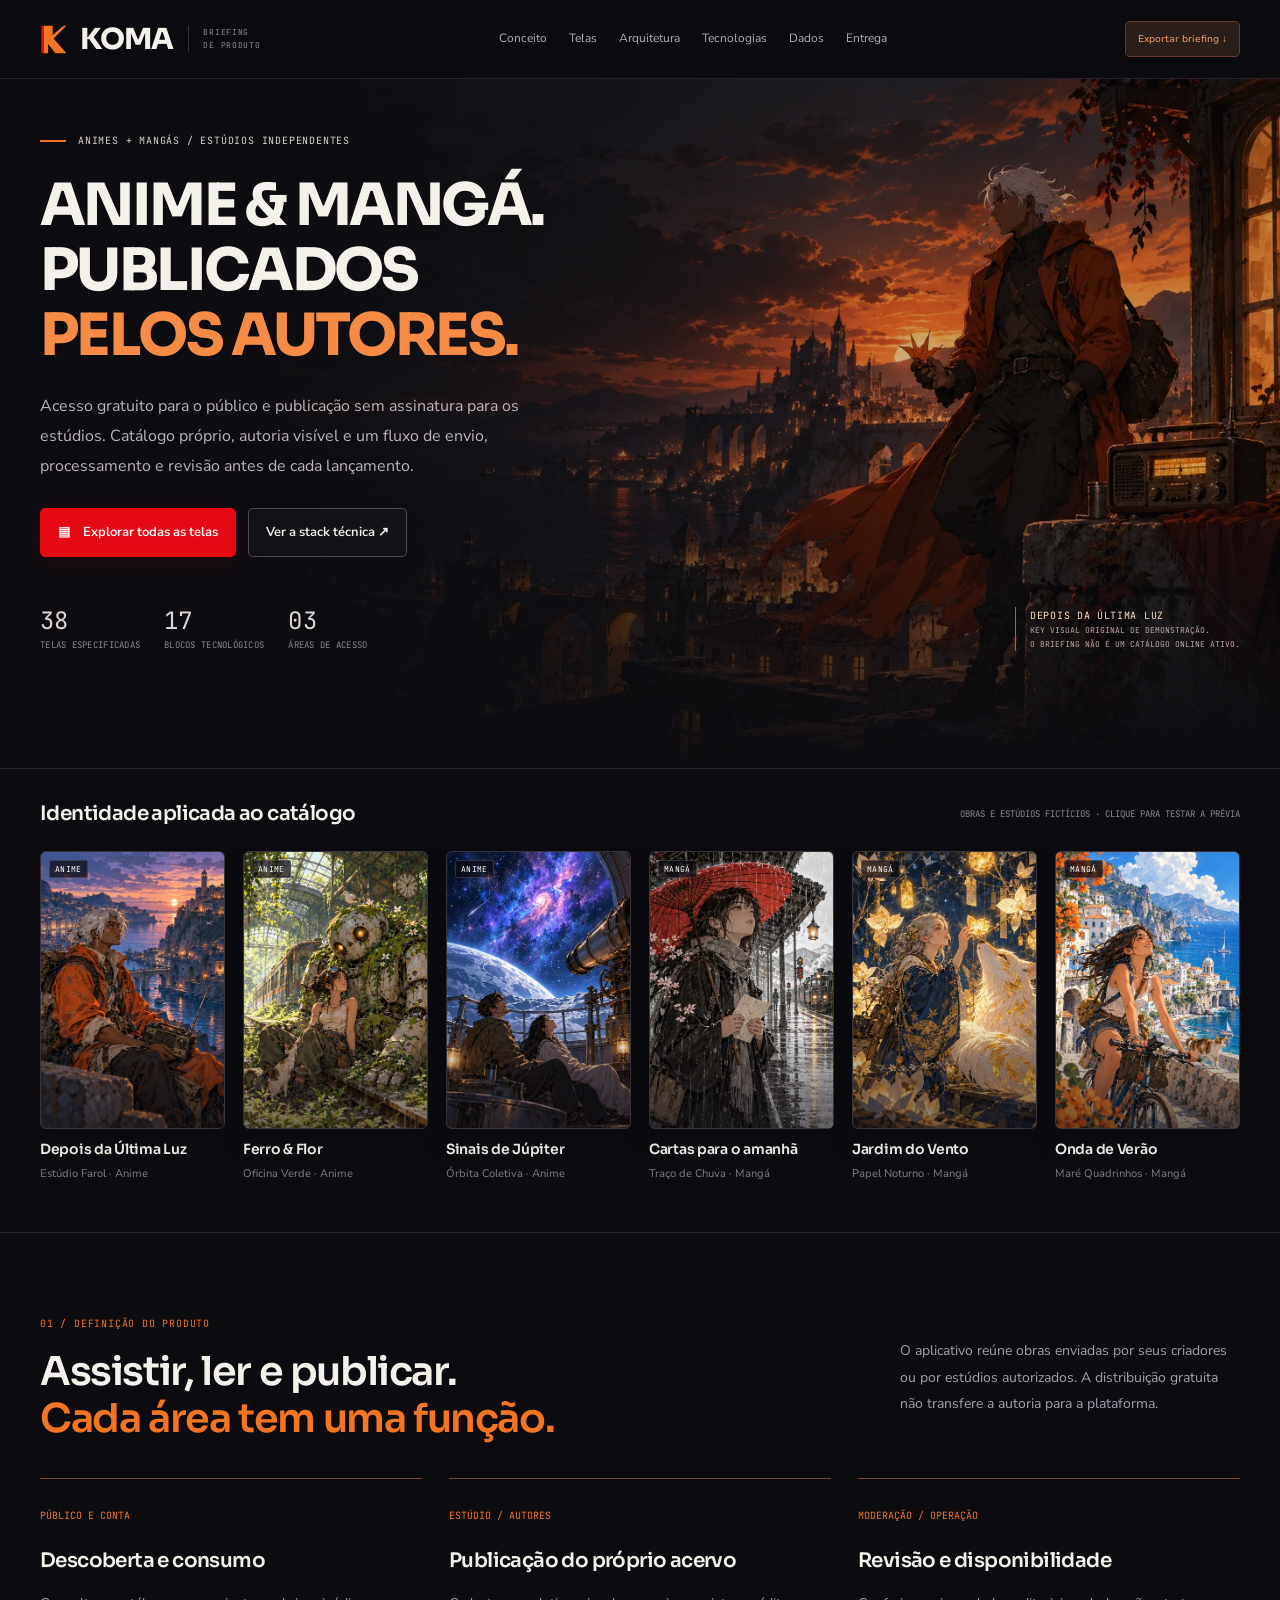
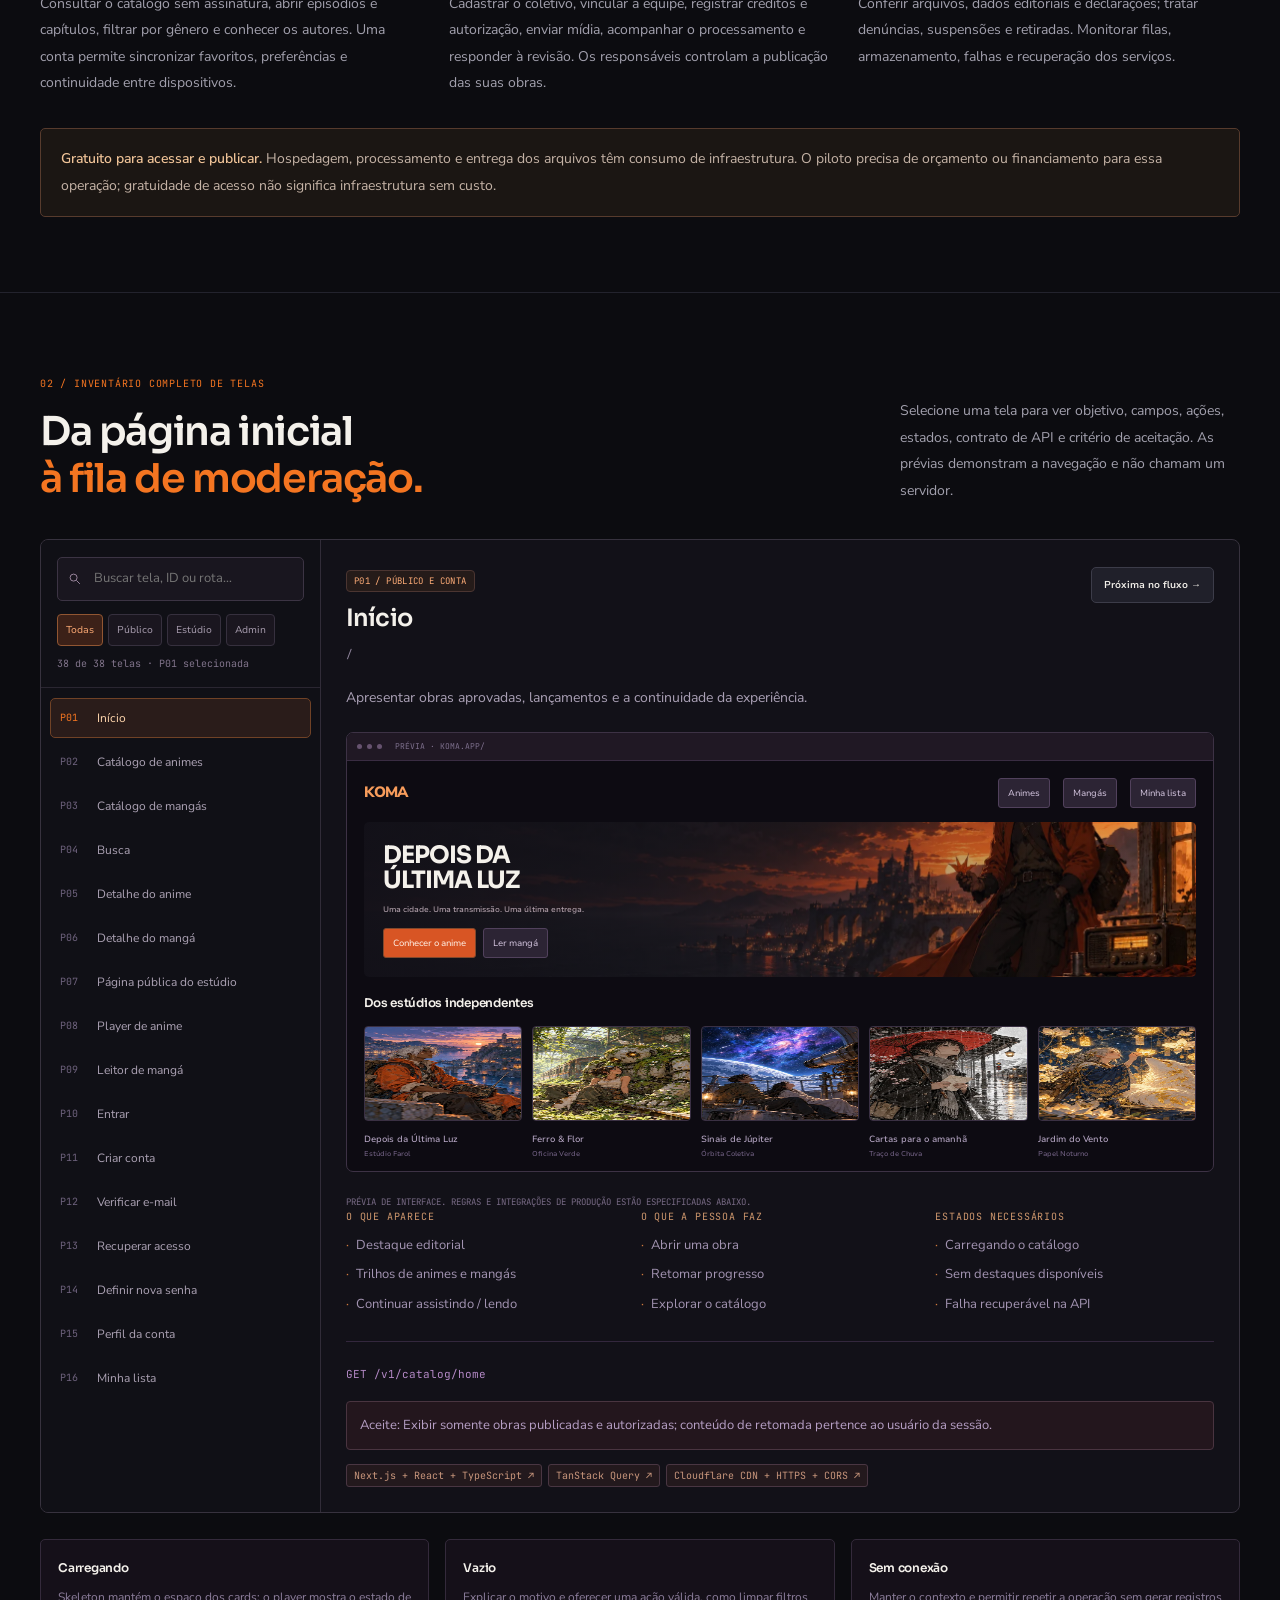
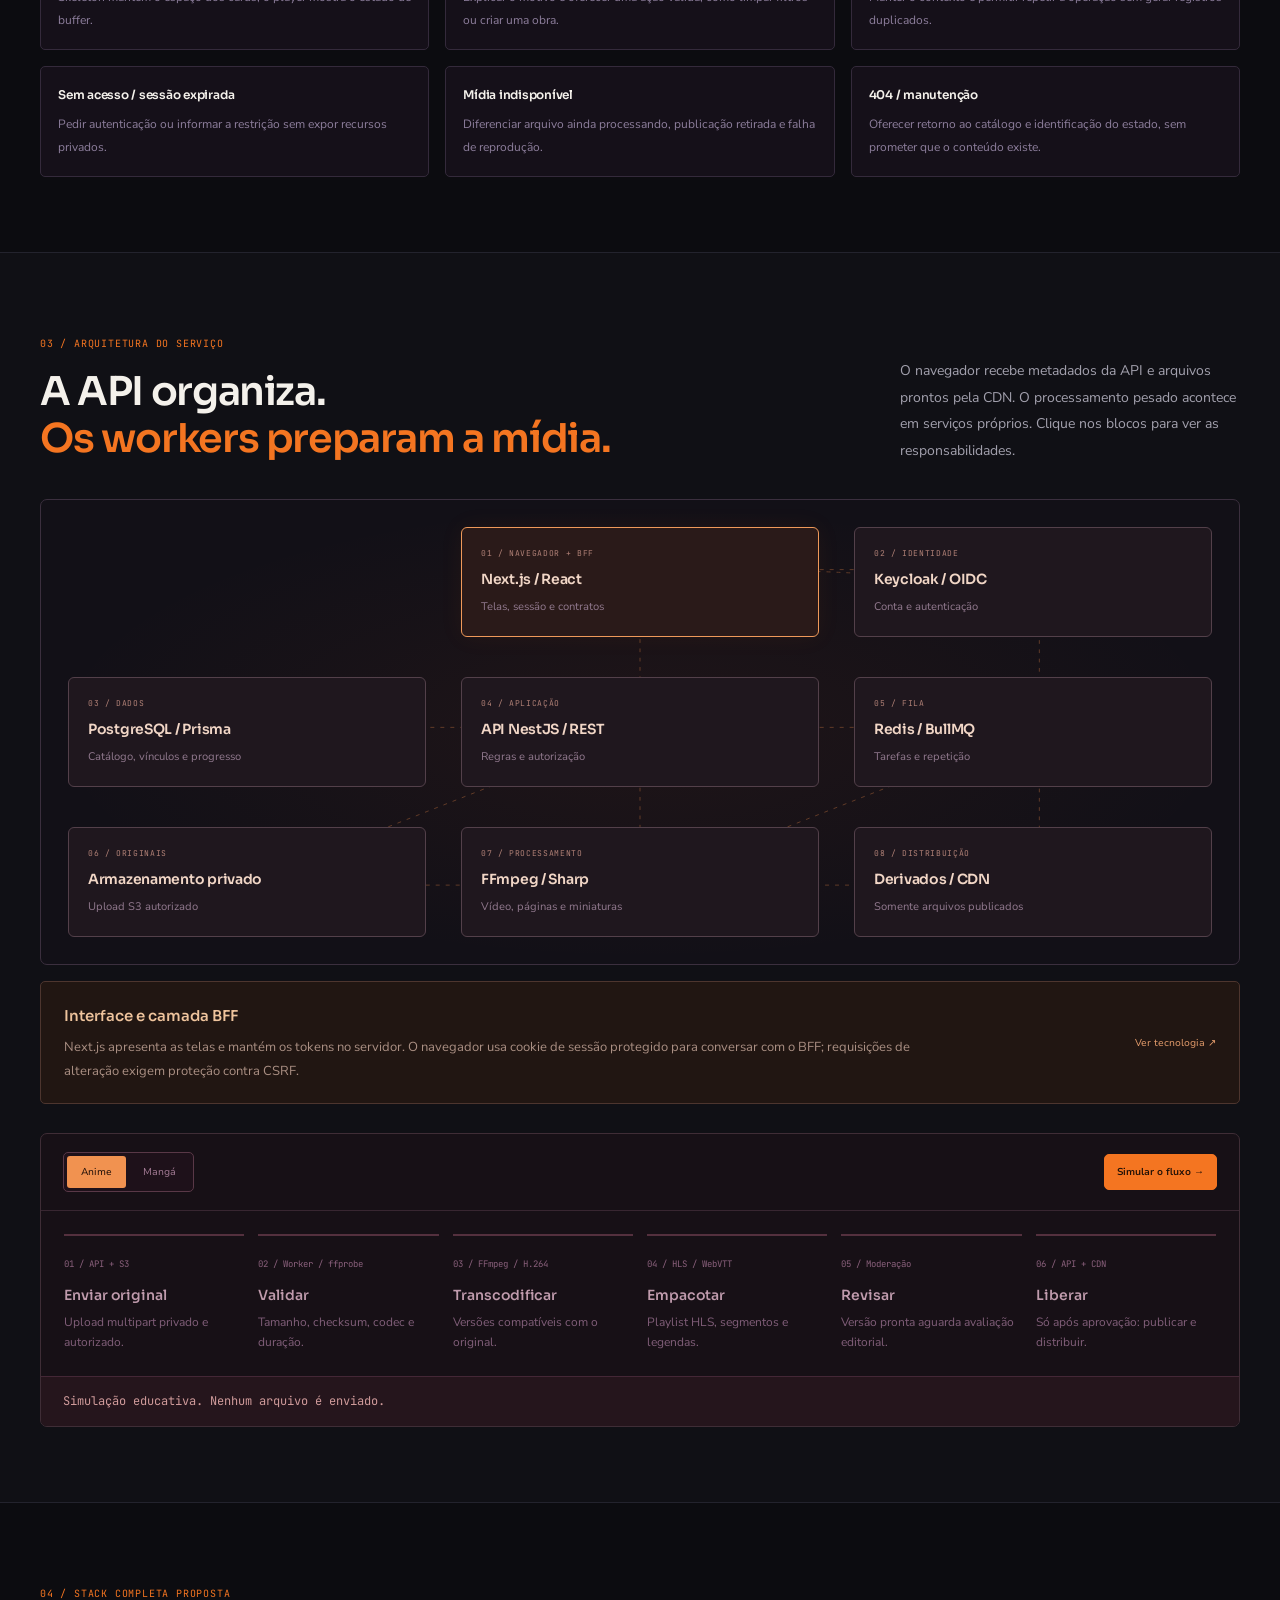
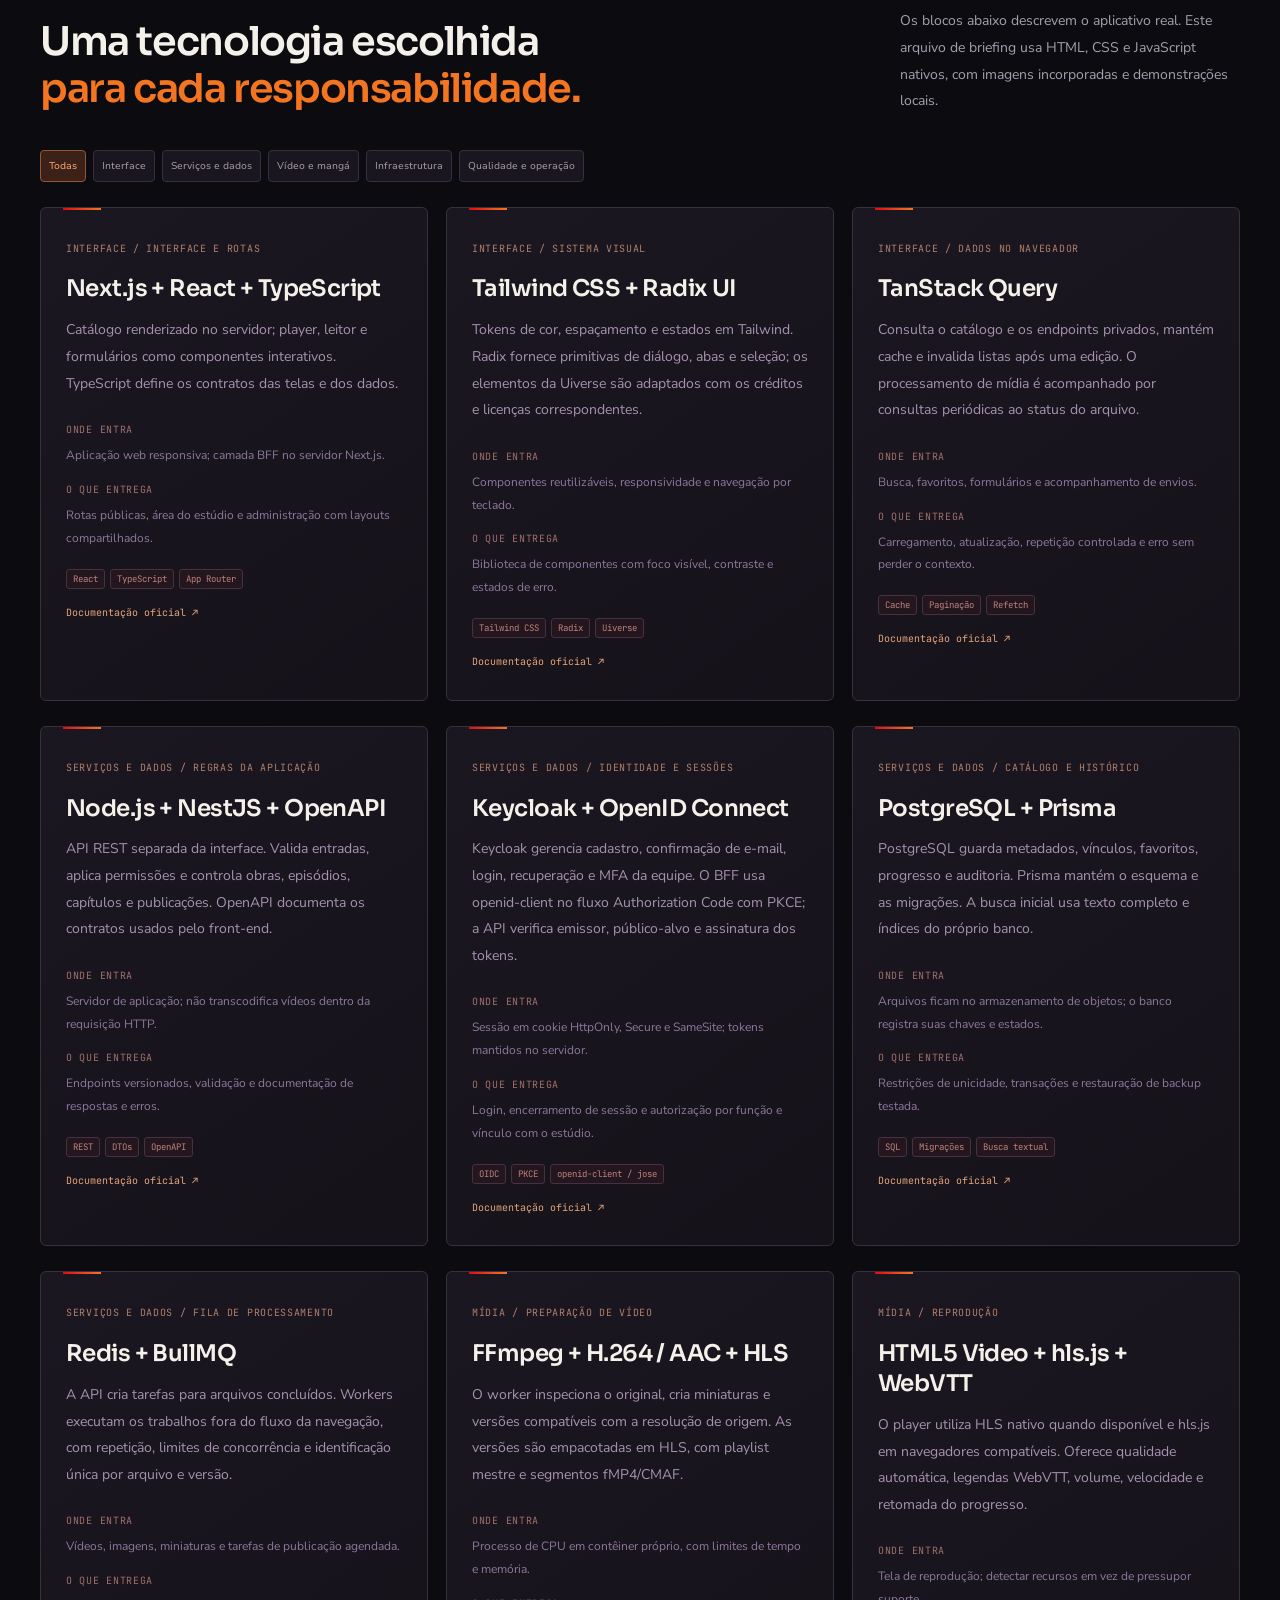
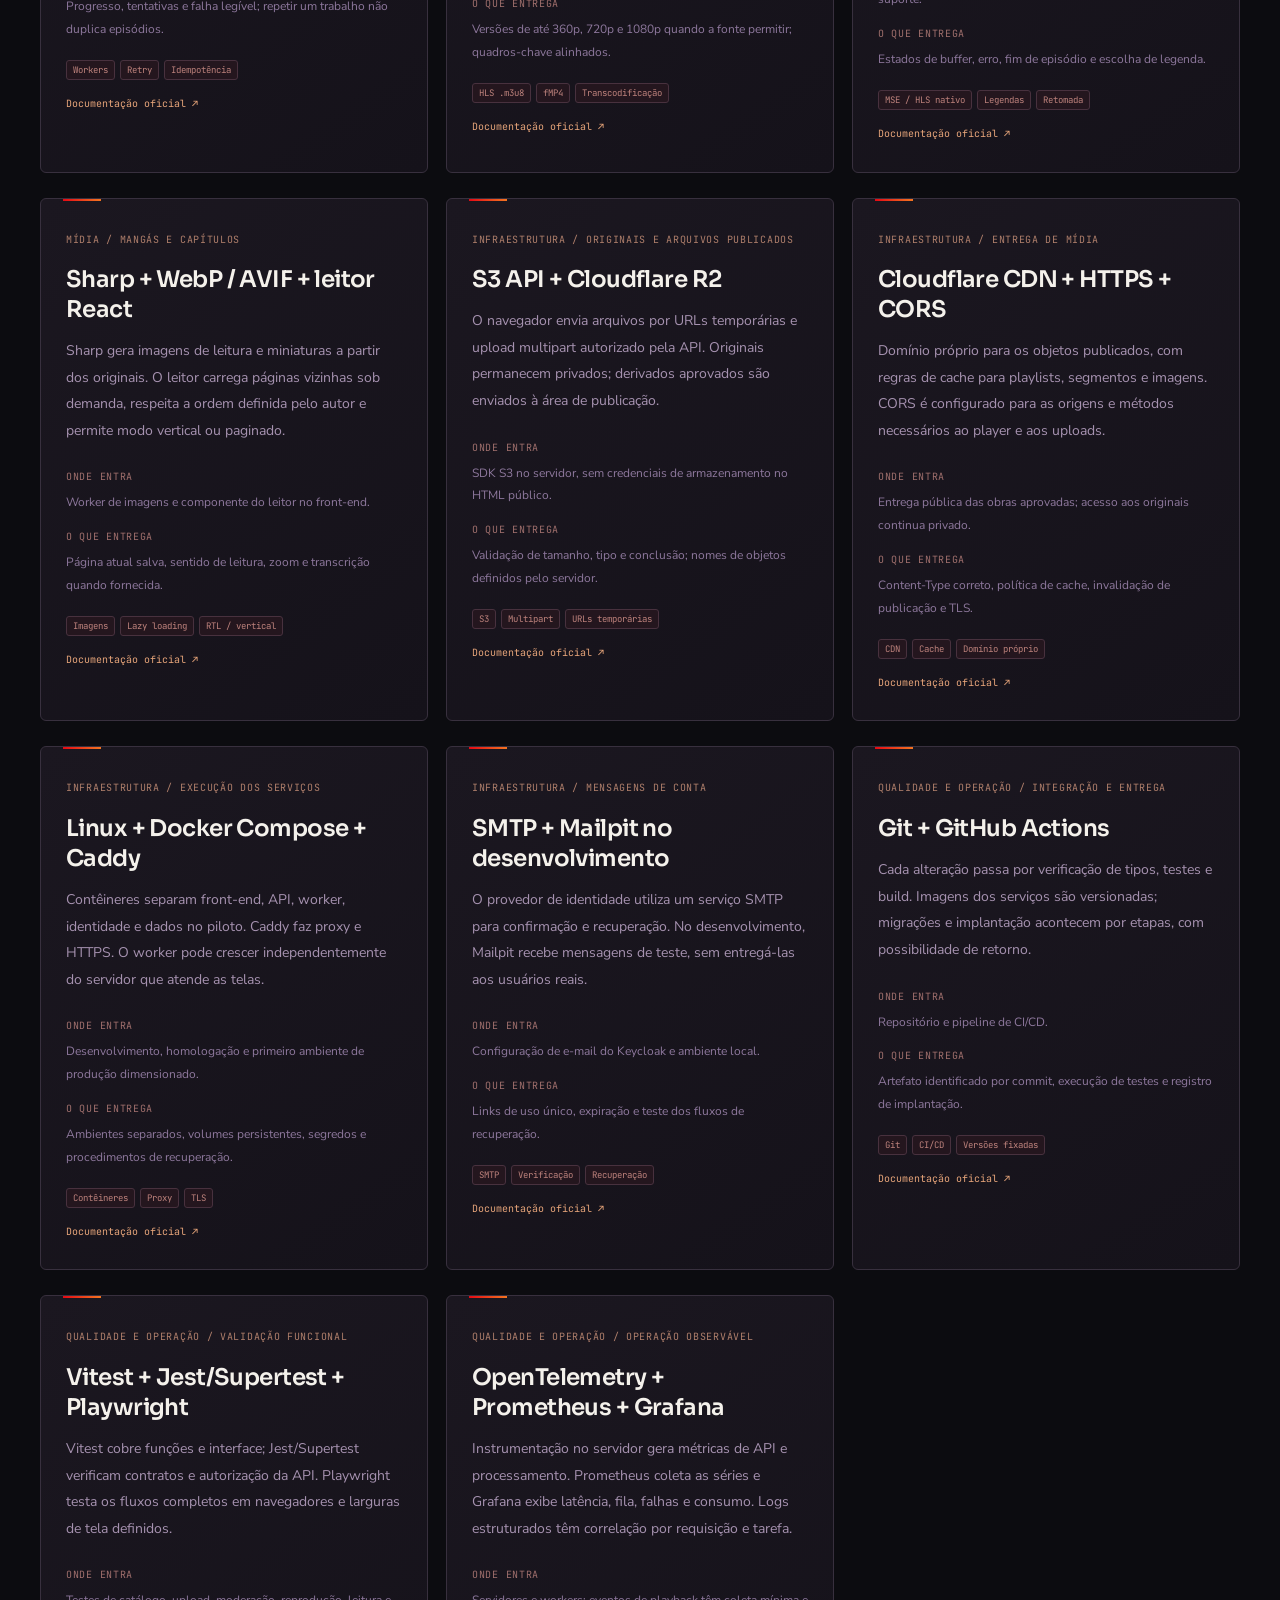
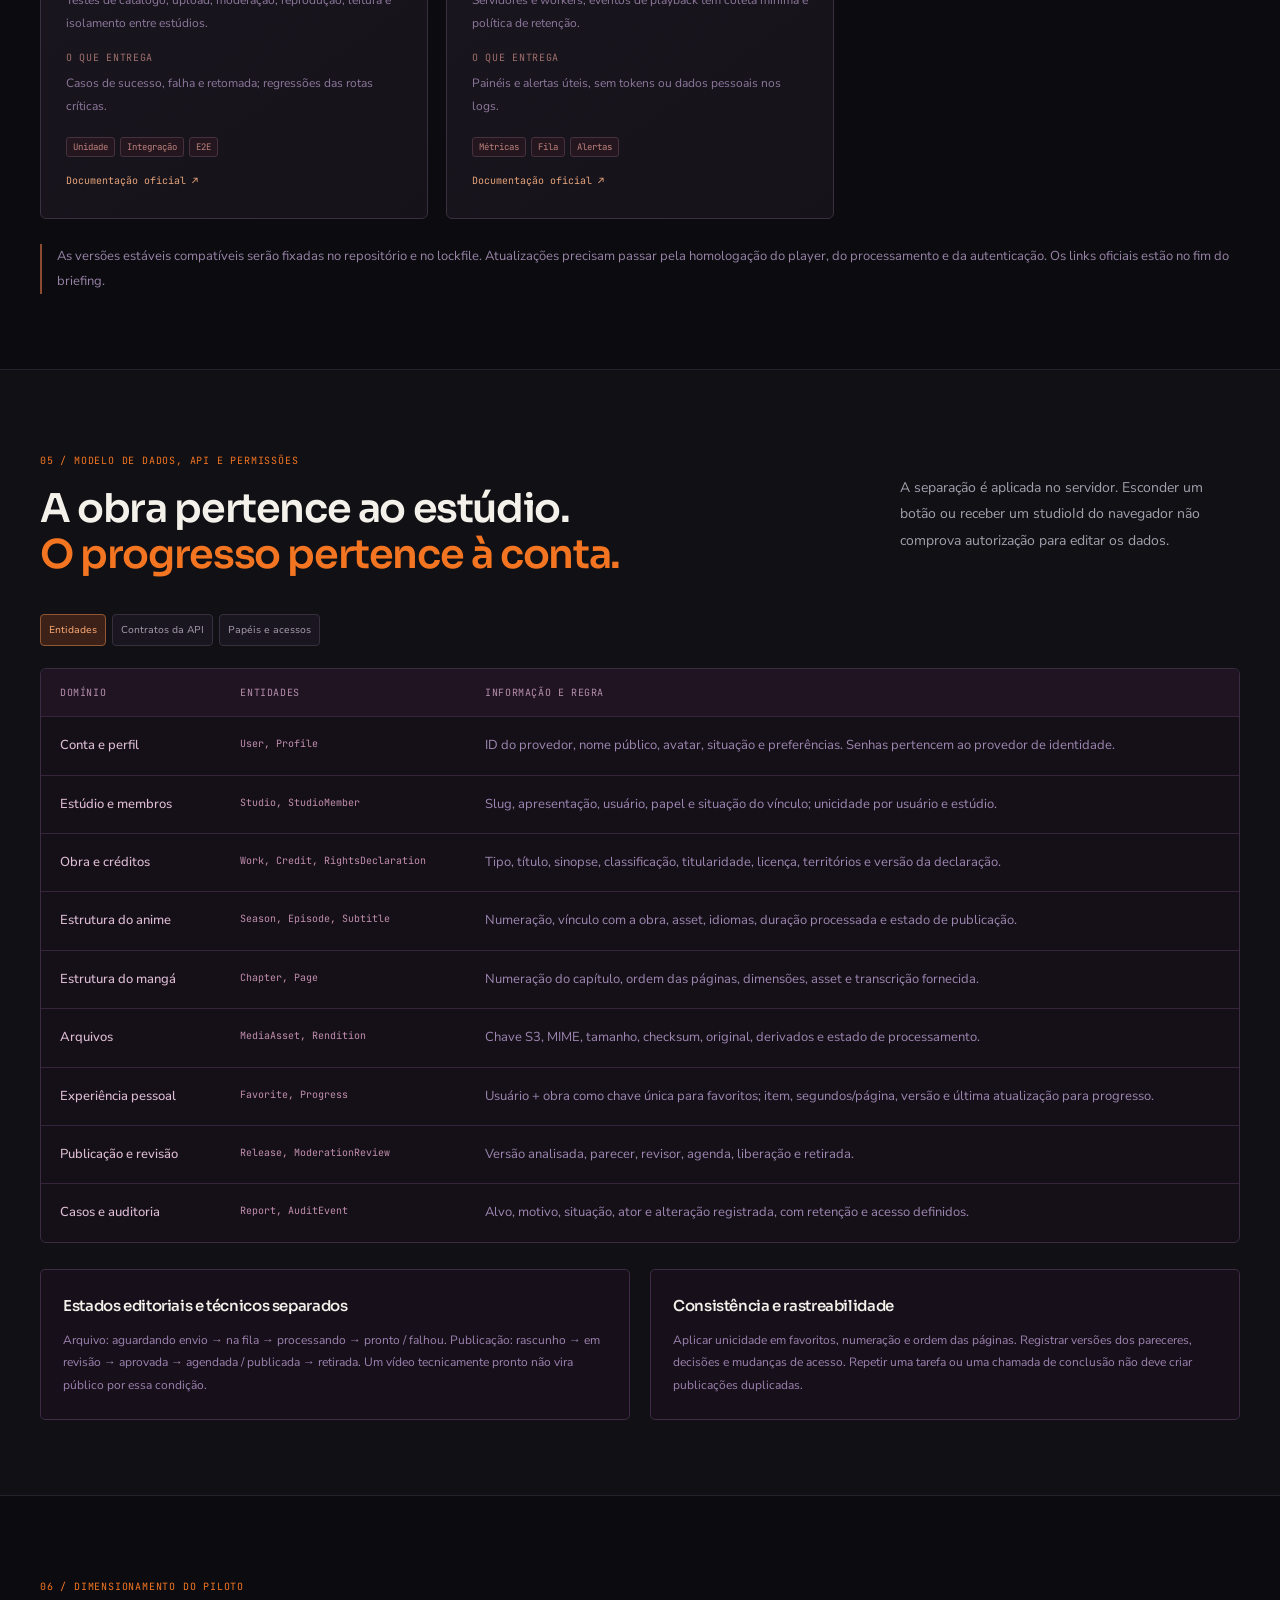
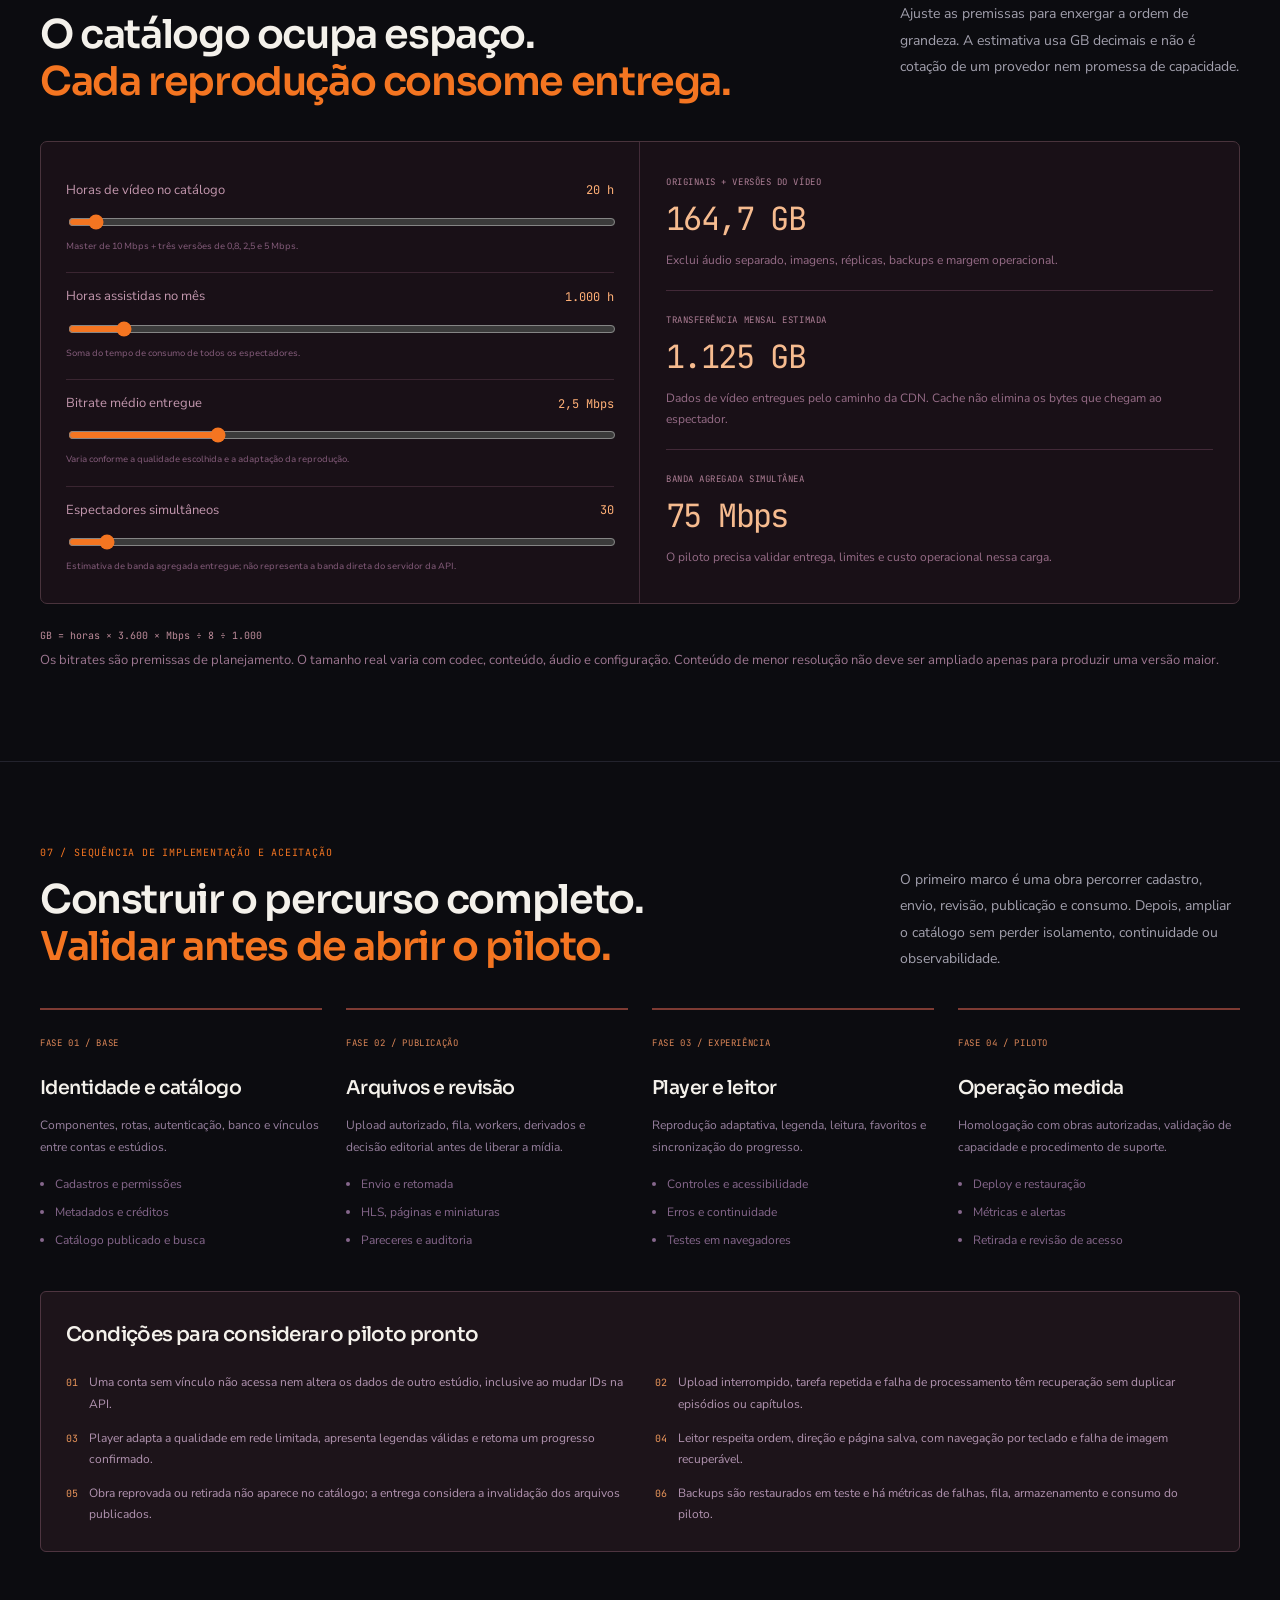
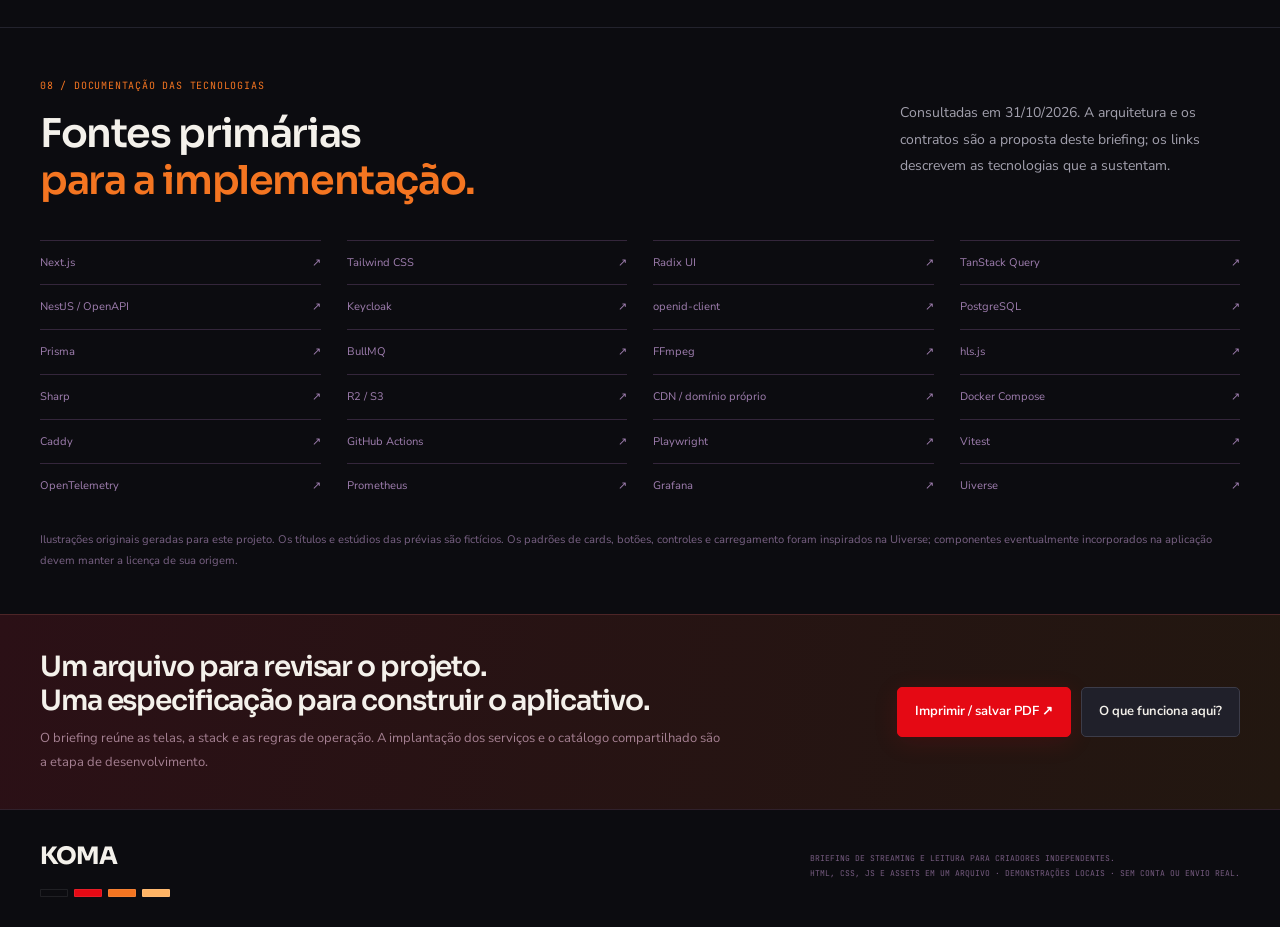
==== index.html @ cb165a57 "feat: publica briefing com tipografia própria, fontes offline e documentação" ====
<!doctype html><html lang="pt-BR"><head><meta charset="utf-8"><meta name="viewport" content="width=device-width,initial-scale=1"><meta name="theme-color" content="#0c0c10"><meta name="description" content="KOMA: briefing completo de uma plataforma gratuita de animes e mangás independentes. Arquitetura, tecnologias, telas, dados, permissões e protótipos navegáveis."><title>KOMA — Briefing de streaming independente</title>
<style>
:root{--bg:#0c0c10;--panel:#14141b;--panel2:#1b1b24;--line:#2b2b35;--text:#f4f1eb;--muted:#a2a0ad;--subtle:#72717f;--red:#e50914;--orange:#f47521;--gold:#ffb465;--mono:ui-monospace,SFMono-Regular,Consolas,monospace;--sans:Inter,"Segoe UI",Arial,sans-serif;--hero:none;--atlas:none}*{box-sizing:border-box}html{scroll-behavior:smooth;scroll-padding-top:95px}body{margin:0;background:var(--bg);color:var(--text);font-family:var(--sans);line-height:1.65;-webkit-font-smoothing:antialiased}button,input,select{font:inherit}button{cursor:pointer}button:disabled{opacity:.4;cursor:not-allowed}a{color:inherit;text-decoration:none}a:hover{color:var(--gold)}input,select{color:var(--text)}button,a,input,select,summary{-webkit-tap-highlight-color:transparent}a:focus-visible,button:focus-visible,input:focus-visible,select:focus-visible,summary:focus-visible{outline:2px solid var(--orange);outline-offset:4px}::selection{background:#c84126;color:white}.container{width:min(1240px,calc(100% - 80px));margin:auto}.eyebrow,.mono{font-family:var(--mono)}.eyebrow{font-size:10px;letter-spacing:.14em;text-transform:uppercase;color:var(--orange)}.muted{color:var(--muted)}.small{font-size:12px}.tag{display:inline-flex;align-items:center;gap:6px;font:9px var(--mono);letter-spacing:.04em;text-transform:uppercase;border:1px solid #4b3531;border-radius:4px;background:#251b19;color:#ffad78;padding:4px 7px}.tag.gray{border-color:#373744;background:#21212b;color:#b6b4c5}.tag.green{border-color:#2f5145;background:#172d25;color:#8fd1b3}.btn{display:inline-flex;align-items:center;justify-content:center;gap:13px;border-radius:5px;padding:12px 19px;font-size:12px;font-weight:650;border:1px solid #3c3c49;background:#20202a;color:var(--text);transition:background .2s,transform .2s}.btn:hover{background:#2c2c37;transform:translateY(-2px);color:var(--text)}.btn.red{background:var(--red);border-color:var(--red);color:#fff;box-shadow:0 5px 25px #e5091420}.btn.red:hover{background:#f21d26}.btn.orange{background:var(--orange);border-color:var(--orange);color:#1f1007}.btn.orange:hover{background:#ff9650}.btn.ghost{background:#17171d9c;border-color:#ffffff3d}.btn.small-btn{font-size:10px;padding:8px 12px;gap:8px}.icon-button{border:1px solid #3c3a47;background:#1c1c25;color:#d8d4e3;border-radius:5px;width:31px;height:31px;display:inline-grid;place-items:center;font-size:15px}.icon-button:hover{border-color:var(--orange);color:var(--gold)}.text-link{font-size:12px;border-bottom:1px solid #695a4c;padding-bottom:4px}.section-head{display:flex;justify-content:space-between;gap:45px;align-items:flex-start;margin-bottom:35px}.section-head h2{font-size:clamp(29px,3.1vw,43px);line-height:1.13;font-weight:650;letter-spacing:-.045em;margin:12px 0 0;max-width:760px}.section-head h2 em{font-style:normal;color:var(--orange)}.section-head>p{font-size:13px;color:var(--muted);line-height:1.85;max-width:340px;margin:30px 0 0}section{padding:75px 0;border-top:1px solid #23232d}.skip{position:fixed;top:-90px;left:15px;padding:12px;background:var(--orange);color:#17100b;z-index:100}.skip:focus{top:13px}.sr-only{position:absolute;height:1px;width:1px;margin:-1px;overflow:hidden;clip:rect(0,0,0,0);white-space:nowrap}.logo{display:flex;align-items:center;gap:11px;font-size:29px;font-weight:900;letter-spacing:-1.7px}.logo svg{width:29px;height:31px;color:var(--orange)}.logo small{font:8px/1.6 var(--mono);letter-spacing:.09em;color:#8d8995;border-left:1px solid #38303a;padding-left:14px;margin-left:5px;text-transform:uppercase}.nav{height:78px;display:flex;justify-content:space-between;align-items:center;gap:28px}.navlinks{display:flex;align-items:center;gap:25px;font-size:11px;color:#b3aebb}.navlinks a:hover{color:#fff}.header-actions{display:flex;gap:9px;align-items:center}.nav-download{border:1px solid #653c2b;background:#291e19;color:#fba371;padding:8px 12px;font-size:10px;border-radius:5px}.menu-toggle{display:none;border:1px solid #35313e;background:#19171e;color:#eee;padding:7px 10px;border-radius:5px;font-size:13px}header{position:sticky;top:0;z-index:30;background:#0c0c10ed;border-bottom:1px solid #24202a;backdrop-filter:blur(17px)}
.hero{position:relative;min-height:650px;overflow:hidden;border-bottom:1px solid #29212a}.hero-visual{position:absolute;inset:0;background-image:linear-gradient(90deg,#0c0c10 0%,#0c0c10ec 21%,#0c0c1090 43%,#0c0c1015 68%),linear-gradient(0deg,#0c0c10 0%,#0c0c1015 45%,#0c0c1033 100%),var(--hero);background-size:cover;background-position:center 45%;pointer-events:none}.hero-visual:after{content:"";position:absolute;inset:0;background:radial-gradient(ellipse at 80% 40%,transparent 25%,#0c0c1026 80%)}.hero-inner{position:relative;padding-top:55px;padding-bottom:28px}.hero-kicker{display:flex;align-items:center;gap:12px;font:9px var(--mono);text-transform:uppercase;letter-spacing:.12em;color:#dad2cc;margin-bottom:26px}.hero-kicker:before{content:"";width:26px;height:2px;background:var(--orange)}.hero h1{font-size:clamp(46px,5.4vw,76px);font-weight:850;letter-spacing:-.055em;line-height:1.01;max-width:660px;margin:0 0 22px}.hero h1 em{font-style:normal;color:#f58b44}.hero-description{font-size:14px;line-height:1.85;color:#bcb3b7;max-width:450px;margin-bottom:26px}.hero-buttons{display:flex;gap:12px;flex-wrap:wrap;margin-bottom:37px}.hero-foot{display:flex;justify-content:space-between;align-items:flex-end;gap:40px;margin-top:48px}.hero-meta{display:flex;gap:24px;color:#8f858f;font:9px var(--mono);letter-spacing:.03em}.hero-meta b{color:#dfd4d4;display:block;font-size:20px;font-weight:400;margin-bottom:3px}.hero-art-caption{max-width:260px;border-left:1px solid #a5663c;padding-left:14px;font:8px/1.7 var(--mono);color:#bca8a1;text-transform:uppercase}.hero-art-caption strong{color:#f8e0c9;font-size:10px;font-weight:400;display:block;letter-spacing:.07em}.catalog-showcase{padding:27px 0 49px}.shelf-head{display:flex;align-items:center;justify-content:space-between;gap:25px;margin-bottom:19px}.shelf-head h2{font-size:20px;font-weight:600;letter-spacing:-.03em;margin:0}.shelf-head span{font:9px var(--mono);color:#8c8792}.poster-grid{display:grid;grid-template-columns:repeat(6,1fr);gap:18px}.poster-card{position:relative;min-width:0}.poster-cover{display:block;border:1px solid #37323e;background-color:#23202a;background-image:var(--atlas);background-size:300% 200%;width:100%;aspect-ratio:2/3;border-radius:6px;overflow:hidden;position:relative;cursor:pointer;padding:0;box-shadow:0 13px 30px #00000026;transition:transform .22s,border-color .2s}.poster-cover:before{content:"";position:absolute;inset:0;background:linear-gradient(0deg,#0d0b1096,transparent 40%);pointer-events:none}.poster-cover:hover{border-color:#f47521;transform:translateY(-5px)}.poster-cover .poster-type{position:absolute;top:8px;left:8px;font:8px var(--mono);letter-spacing:.04em;color:#fff;padding:3px 5px;border:1px solid #ffffff25;background:#0e0c13b8;border-radius:2px}.poster-play{position:absolute;left:50%;top:50%;transform:translate(-50%,-50%) scale(.9);height:40px;width:40px;border-radius:50%;background:#f47521e8;color:#21120a;display:grid;place-items:center;opacity:0;transition:.2s;font-size:14px}.poster-cover:hover .poster-play,.poster-cover:focus-visible .poster-play{opacity:1;transform:translate(-50%,-50%) scale(1)}.poster-caption h3{font-size:12px;font-weight:600;margin:10px 0 4px;letter-spacing:-.02em;line-height:1.4}.poster-caption p{font-size:9px;color:#817b8a;margin:0}.art-0{background-position:0% 0%}.art-1{background-position:50% 0%}.art-2{background-position:100% 0%}.art-3{background-position:0% 100%}.art-4{background-position:50% 100%}.art-5{background-position:100% 100%}
.scope-grid{display:grid;grid-template-columns:1fr 1fr 1fr;gap:27px}.scope-item{border-top:1px solid #75472d;padding-top:21px}.scope-item>span{font:10px var(--mono);color:var(--orange)}.scope-item h3{font-size:20px;font-weight:550;letter-spacing:-.03em;margin:14px 0 12px}.scope-item p{font-size:12px;color:var(--muted);margin:0;line-height:1.9}.scope-note{padding:17px 20px;border:1px solid #573b2d;border-radius:5px;background:#1b1613;color:#c5b3a6;font-size:12px;margin-top:31px}.scope-note strong{color:#f2c599;font-weight:550}.explorer{display:grid;grid-template-columns:280px 1fr;border:1px solid #37323e;border-radius:8px;overflow:hidden;background:#121118}.screen-sidebar{background:#101016;border-right:1px solid #312c38;min-width:0}.screen-search{padding:17px 16px;border-bottom:1px solid #2a2631}.search-wrap{display:flex;align-items:center;gap:10px;border:1px solid #3c3444;border-radius:5px;background:#19161f;padding:8px 10px;transition:box-shadow .2s}.search-wrap:focus-within{border-color:#a95b35;box-shadow:0 0 0 3px #f4752115}.search-wrap input{width:100%;border:0;outline:none;background:transparent;font-size:11px;color:#e3dce8;min-width:0}.search-wrap svg{height:14px;width:14px;color:#9a869d;flex-shrink:0}.area-filters{display:flex;gap:5px;margin-top:13px;flex-wrap:wrap}.filter-button{border:1px solid #36303e;background:#1a161f;border-radius:4px;color:#a89daf;padding:6px 8px;font-size:9px}.filter-button[aria-pressed="true"]{color:#ffac76;background:#3c2118;border-color:#915632}.filter-button:hover{border-color:#c1713c;color:#f7bf8e}.screen-count{font:8px var(--mono);color:#81748b;margin:11px 0 0}.screen-list{height:660px;overflow:auto;padding:10px 9px;scrollbar-width:thin;scrollbar-color:#5b414a #151119}.screen-list-button{display:flex;gap:11px;width:100%;align-items:flex-start;border:1px solid transparent;background:transparent;color:#aca2b4;border-radius:5px;padding:10px 9px;text-align:left;font-size:11px;margin-bottom:4px}.screen-list-button .screen-id{font:9px var(--mono);color:#6e627d;margin-top:2px;width:26px;flex-shrink:0}.screen-list-button span:last-child{line-height:1.5}.screen-list-button.active{background:#2a1c1a;color:#ffd6ad;border-color:#704226}.screen-list-button.active .screen-id{color:var(--orange)}.screen-list-button:hover{background:#201720}.screen-workspace{padding:23px;min-width:0}.screen-detail-top{display:flex;justify-content:space-between;align-items:flex-start;gap:20px;margin-bottom:17px}.screen-detail-top h3{font-size:24px;font-weight:600;letter-spacing:-.035em;line-height:1.2;margin:10px 0 6px}.screen-detail-top code{font:10px var(--mono);color:#8f849b;overflow-wrap:anywhere}.screen-goal{font-size:12px;color:#aaa0b5;line-height:1.8;margin:0 0 21px}.screen-next{flex-shrink:0;margin-top:2px}.mock-frame{border:1px solid #3d3245;border-radius:7px;overflow:hidden;background:#0d0b12;margin-bottom:22px;position:relative}.mock-browser{display:flex;align-items:center;gap:5px;height:28px;background:#201824;border-bottom:1px solid #392c42;padding:0 10px;font:8px var(--mono);color:#7e708e}.mock-browser i{height:5px;width:5px;border-radius:50%;background:#66526f}.mock-browser span{margin-left:8px;overflow:hidden;white-space:nowrap;text-overflow:ellipsis}.mock-body{min-height:310px;max-height:410px;overflow:auto;position:relative;padding:17px;scrollbar-width:thin;scrollbar-color:#5b384a #130f17}.mock-navbar{display:flex;justify-content:space-between;align-items:center;font-size:8px;color:#7f748e;margin-bottom:14px}.mock-logo{font-weight:850;color:#f79c5b;font-size:15px;letter-spacing:-1px}.mock-navlinks{display:flex;gap:13px}.mock-hero{height:155px;position:relative;border-radius:5px;background-image:linear-gradient(90deg,#121018e8,transparent),var(--hero);background-size:cover;background-position:center 45%;padding:19px;display:flex;align-items:flex-end;margin-bottom:15px;overflow:hidden}.mock-hero h4{font-size:24px;letter-spacing:-.04em;line-height:1.05;margin:0 0 10px;font-weight:700;max-width:240px}.mock-hero p{font-size:8px;color:#c3b1bc;margin:0 0 10px;max-width:260px}.mock-btn{border:1px solid #81482c;background:#d85524;color:#fff2e8;border-radius:3px;padding:6px 9px;font-size:9px}.mock-btn.gray{background:#2c2434;border-color:#51415c;color:#d5c6e0}.mock-buttons{display:flex;gap:7px;flex-wrap:wrap}.mock-title{font-size:12px;letter-spacing:-.02em;font-weight:600;margin:0 0 12px}.mock-card-grid{display:grid;grid-template-columns:repeat(5,1fr);gap:10px}.mock-tile{min-width:0}.mock-cover{height:95px;background-image:var(--atlas);background-size:300% 200%;border-radius:4px;border:1px solid #3a3043;position:relative;width:100%;cursor:pointer}.mock-tile b{display:block;font-size:8px;line-height:1.4;margin-top:5px;font-weight:500;color:#b9a9c7}.mock-tile small{font-size:7px;color:#7a688d;display:block;margin-top:2px}.mock-tools{display:flex;gap:7px;margin-bottom:13px;flex-wrap:wrap}.mock-tools input,.mock-tools select{background:#22192b;border:1px solid #483453;border-radius:4px;padding:7px 9px;font-size:9px;min-width:0;color:#cbb8d8}.mock-tools input{flex:1}.mock-form{max-width:340px;margin:8px auto;background:#1c1423;border:1px solid #483154;border-radius:7px;padding:19px}.mock-form h4{font-size:19px;font-weight:600;letter-spacing:-.04em;margin:0 0 13px}.mock-field{display:block;margin-bottom:11px;font-size:8px;color:#a38cb6}.mock-field input,.mock-field select{display:block;width:100%;margin-top:5px;background:#120e18;border:1px solid #483251;border-radius:4px;font-size:10px;color:#c5b1d4;padding:8px 10px;min-width:0}.mock-field input[readonly]{color:#84718f}.mock-form p{font-size:8px;color:#8b769f;line-height:1.7;margin:10px 0 0}.mock-dashboard{display:grid;grid-template-columns:repeat(3,1fr);gap:10px;margin-bottom:15px}.mock-stat{border:1px solid #41304e;background:#201528;padding:12px;border-radius:5px}.mock-stat span{font-size:8px;color:#a48bb7;display:block}.mock-stat b{font:22px var(--mono);color:#f2c29d;display:block;margin-top:4px}.mock-table{width:100%;border-collapse:collapse;font-size:9px}.mock-table th{text-align:left;font:8px var(--mono);color:#9b7bad;padding:9px 7px;background:#25162d}.mock-table td{padding:10px 7px;border-bottom:1px solid #39253f;color:#c2aad1}.mock-table td .tag{font-size:7px;padding:3px 5px}.mock-upload{padding:28px 20px;border:1px dashed #885b5a;background:#25161a;border-radius:6px;text-align:center}.mock-upload .upload-icon{font-size:30px;color:#f0935e}.mock-upload h4{font-size:15px;font-weight:600;letter-spacing:-.03em;margin:9px 0}.mock-upload p{font-size:9px;color:#ab8a9b;max-width:350px;margin:0 auto 14px}.mock-upload .mock-btn{display:inline-block;cursor:pointer}.mock-page-grid{display:grid;grid-template-columns:repeat(4,1fr);gap:10px}.mock-page{height:155px;background-image:var(--atlas);background-size:300% 200%;filter:grayscale(1);position:relative;border:5px solid #eee4d8;border-radius:2px}.mock-page span{position:absolute;bottom:4px;right:4px;background:#eee4d8;color:#252128;padding:2px 5px;font:8px var(--mono)}.mock-notice{font-size:9px;line-height:1.7;color:#b28f9b;padding:11px 13px;border:1px solid #57303c;background:#29161c;border-radius:4px;margin-top:13px}.mock-progress{height:6px;background:#38263e;border-radius:5px;overflow:hidden;margin:12px 0}.mock-progress>span{display:block;height:100%;background:linear-gradient(90deg,#e50914,#f47521);width:46%}.mock-bullet-list{padding:0;margin:0;list-style:none}.mock-bullet-list li{padding:8px 0;border-bottom:1px solid #3b2d45;font-size:10px;color:#baa4cb}.mock-bullet-list li:before{content:"○";color:#ef9a66;margin-right:9px}.mock-play-area{height:225px;display:grid;place-items:center;background-image:linear-gradient(0deg,#0c0c1077,#0c0c1022),var(--hero);background-size:cover;background-position:center;border-radius:5px;position:relative}.mock-play-button{height:52px;width:52px;border:1px solid #f18c52;border-radius:50%;display:grid;place-items:center;background:#f47521d9;color:#21100a;font-size:21px}.mock-play-area small{position:absolute;left:13px;bottom:11px;font:8px var(--mono);color:#ead5ca}.mock-chart{height:100px;display:flex;gap:9px;align-items:flex-end;border-bottom:1px solid #5d3c61;padding:0 12px}.mock-chart span{flex:1;background:linear-gradient(0deg,#d04722,#fca768);border-radius:3px 3px 0 0}.mock-caption{font:8px/1.7 var(--mono);color:#786a85;margin:10px 0 0}.screen-spec-grid{display:grid;grid-template-columns:1fr 1fr 1fr;gap:20px}.screen-spec h4{font:9px var(--mono);letter-spacing:.08em;color:#ce976d;margin:0 0 11px;text-transform:uppercase}.screen-spec ul{padding:0;list-style:none;margin:0}.screen-spec li{font-size:11px;line-height:1.8;color:#a394b2;margin:0 0 6px;position:relative;padding-left:10px}.screen-spec li:before{content:"·";position:absolute;left:0;color:#ce793e}.screen-contract{margin-top:19px;border-top:1px solid #33273d;padding-top:17px}.screen-contract code{font:9px/1.8 var(--mono);color:#b489c6;overflow-wrap:anywhere}.screen-contract p{font-size:11px;line-height:1.8;color:#b69fc5;margin:13px 0 0;padding:11px 13px;border:1px solid #493440;background:#23161d;border-radius:4px}.screen-tech-links{display:flex;gap:6px;flex-wrap:wrap;margin-top:14px}.screen-tech-links button{border:1px solid #493642;background:#23191d;color:#c8967c;font:8px var(--mono);padding:4px 7px;border-radius:3px}.global-states{display:grid;grid-template-columns:repeat(3,1fr);gap:16px;margin-top:26px}.global-state{border:1px solid #342a3b;border-radius:5px;padding:17px;background:#151019}.global-state h3{font-size:12px;letter-spacing:-.02em;font-weight:600;margin:0 0 8px}.global-state p{font-size:10px;color:#8d7e9c;line-height:1.8;margin:0}
.architecture{background:#101015}.architecture-map{border:1px solid #3b2f3e;border-radius:7px;background:radial-gradient(ellipse at 50% 50%,#e05b2410,transparent 70%),#121017;position:relative;padding:27px;display:grid;grid-template-columns:repeat(3,1fr);gap:40px 35px;isolation:isolate}.arch-lines{position:absolute;inset:0;width:100%;height:100%;z-index:-1;opacity:.5}.arch-node{border:1px solid #53404a;background:#1f171e;border-radius:6px;display:block;width:100%;text-align:left;padding:19px;min-height:110px;color:#cdbaca;transition:.15s}.arch-node:hover,.arch-node.active{border-color:#ef995a;box-shadow:0 0 25px #f4752110;background:#2a1a19}.arch-node>span{font:8px var(--mono);letter-spacing:.08em;color:#b08076;text-transform:uppercase;display:block;margin-bottom:9px}.arch-node strong{display:block;font-size:14px;letter-spacing:-.02em;font-weight:600;color:#f1d6c6}.arch-node small{font-size:10px;color:#91798e;display:block;margin-top:4px}.arch-empty{visibility:hidden}.arch-info{border:1px solid #4d352e;background:#211612;padding:20px 23px;border-radius:5px;margin-top:16px;display:flex;justify-content:space-between;gap:30px;align-items:center}.arch-info h3{font-size:15px;font-weight:550;margin:0 0 7px;color:#efc49d}.arch-info p{font-size:12px;line-height:1.8;color:#aa8f83;margin:0;max-width:900px}.arch-info a{flex-shrink:0;font-size:10px;color:#e49c6b}.pipeline{border:1px solid #3f2d36;border-radius:7px;margin-top:29px;background:#171016;overflow:hidden}.pipeline-head{display:flex;justify-content:space-between;align-items:center;gap:20px;padding:18px 22px;border-bottom:1px solid #382631}.segmented{display:flex;border:1px solid #593847;border-radius:5px;background:#1e111a;padding:3px;gap:3px}.segmented button{border:0;border-radius:3px;background:transparent;color:#a67d97;padding:7px 14px;font-size:10px}.segmented button[aria-pressed="true"]{color:#1e0e07;background:#f19250}.pipeline-steps{display:grid;grid-template-columns:repeat(6,1fr);gap:14px;padding:23px}.pipe-step{border-top:2px solid #54303e;padding-top:12px;position:relative}.pipe-step.done{border-color:#a3824a}.pipe-step.active{border-color:#ff9346}.pipe-step small{font:8px var(--mono);color:#8a607c}.pipe-step h4{font-size:12px;font-weight:550;line-height:1.5;margin:8px 0 6px;color:#c09bad}.pipe-step p{font-size:10px;color:#815e79;line-height:1.7;margin:0}.pipe-step.active h4,.pipe-step.active small{color:#ffb674}.pipeline-status{padding:14px 22px;background:#25151c;border-top:1px solid #442736;font:10px/1.8 var(--mono);color:#d09b9b;min-height:48px}.pipeline-head .small-btn{font-size:10px}.tech-controls{display:flex;gap:7px;flex-wrap:wrap;margin-bottom:25px}.tech-grid{display:grid;grid-template-columns:repeat(3,1fr);gap:18px}.tech-card{border:1px solid #38303e;border-radius:6px;background:linear-gradient(145deg,#1b1720,#15121a);padding:22px;position:relative;scroll-margin-top:100px}.tech-card:before{content:"";position:absolute;top:0;left:22px;width:38px;height:2px;background:linear-gradient(90deg,#e50914,#f47521)}.tech-card .tech-category{font:8px var(--mono);color:#af7f6b;letter-spacing:.07em;text-transform:uppercase}.tech-card h3{font-size:18px;font-weight:550;letter-spacing:-.035em;line-height:1.25;margin:13px 0}.tech-card>p{font-size:12px;color:#a692b0;line-height:1.85;margin:0 0 18px}.tech-card dl{margin:0;display:grid;gap:8px}.tech-card dt{font:8px var(--mono);text-transform:uppercase;letter-spacing:.07em;color:#9f6f6c;margin-top:8px}.tech-card dd{font-size:10px;line-height:1.8;color:#8e789d;margin:0}.tech-tags{display:flex;gap:5px;flex-wrap:wrap;margin-top:19px}.tech-tags span{border:1px solid #48313e;background:#24161e;border-radius:3px;padding:3px 6px;font:8px var(--mono);color:#bd827c}.tech-card>a{font:9px var(--mono);color:#e7a57a;display:inline-block;margin-top:17px}.tech-note{font-size:11px;line-height:1.9;color:#9883a7;margin:25px 0 0;border-left:2px solid #8d4c31;padding-left:15px}.data-section{background:#101015}.data-tabs{display:flex;gap:6px;margin-bottom:22px;flex-wrap:wrap}.data-panel{border:1px solid #3a2d41;border-radius:6px;overflow:hidden;background:#151018}.table-scroll{overflow:auto}.data-table{width:100%;border-collapse:collapse;font-size:12px}.data-table th,.data-table td{padding:17px 19px;border-bottom:1px solid #34253d;text-align:left;vertical-align:top}.data-table th{font:9px var(--mono);color:#b58eaa;text-transform:uppercase;letter-spacing:.06em;background:#201423}.data-table td{color:#9d86b1;line-height:1.8}.data-table td:first-child{color:#dfbdd5;font-weight:500;min-width:165px}.data-table td:nth-child(2){color:#c28fae;font:10px/1.9 var(--mono);min-width:190px;overflow-wrap:anywhere}.data-table tr:last-child td{border-bottom:0}.data-table pre{margin:0;font:10px/1.9 var(--mono);white-space:pre-wrap;overflow-wrap:anywhere}.rules-grid{display:grid;grid-template-columns:1fr 1fr;gap:20px;margin-top:26px}.rule{padding:22px;border:1px solid #3d2c43;border-radius:5px;background:#17101b}.rule h3{font-size:15px;font-weight:550;letter-spacing:-.025em;margin:0 0 10px}.rule p{font-size:12px;color:#9e82b0;line-height:1.9;margin:0}.capacity{display:grid;grid-template-columns:1fr 1fr;border:1px solid #49333c;border-radius:7px;overflow:hidden;background:#191017}.capacity-controls{padding:25px;border-right:1px solid #422b38}.capacity-control{padding:12px 0 18px;border-bottom:1px solid #3a2531}.capacity-control:last-child{border:0;padding-bottom:4px}.capacity-label{display:flex;justify-content:space-between;align-items:center;gap:17px;font-size:12px;color:#c397ae;margin-bottom:12px}.capacity-label output{font:12px var(--mono);color:#ffaf76;white-space:nowrap}.capacity-control input{width:100%;accent-color:#f47521;display:block}.capacity-control p{font-size:9px;color:#865d7c;margin:9px 0 0;line-height:1.7}.capacity-results{padding:26px;display:flex;flex-direction:column;gap:23px;justify-content:center}.capacity-result{padding-bottom:18px;border-bottom:1px solid #422938}.capacity-result:last-child{padding-bottom:0;border:0}.capacity-result span{font:9px var(--mono);color:#ae7f96;text-transform:uppercase;letter-spacing:.06em;display:block;margin-bottom:9px}.capacity-result b{font:32px var(--mono);color:#f6bb8f;letter-spacing:-.05em;font-weight:400}.capacity-result p{font-size:10px;line-height:1.8;color:#966c87;margin:10px 0 0}.capacity-foot{font-size:11px;color:#9c7690;line-height:1.9;margin-top:19px}.capacity-foot code{font:10px var(--mono);color:#bc8b99}.phases{display:grid;grid-template-columns:repeat(4,1fr);gap:24px}.phase{border-top:2px solid #7e3b33;padding-top:17px}.phase>span{font:9px var(--mono);color:#dd8758;letter-spacing:.07em}.phase h3{font-size:19px;font-weight:550;letter-spacing:-.03em;line-height:1.3;margin:20px 0 13px}.phase p{font-size:12px;line-height:1.85;color:#98819f;margin:0}.phase ul{padding-left:15px;margin:14px 0 0}.phase li{font-size:10px;color:#86678c;line-height:1.9;padding-bottom:5px}.acceptance{margin-top:35px;padding:25px;border:1px solid #4e3540;border-radius:6px;background:#1d141a}.acceptance h3{font-size:20px;font-weight:550;letter-spacing:-.03em;margin:0 0 19px}.acceptance-list{display:grid;grid-template-columns:1fr 1fr;gap:12px 30px}.acceptance-item{display:flex;gap:11px;font-size:12px;color:#b294b1;line-height:1.8}.acceptance-item>span{color:#e8945a;font:10px var(--mono);flex-shrink:0;margin-top:4px}.references-section{padding:42px 0}.docs-grid{display:grid;grid-template-columns:repeat(4,1fr);gap:0 26px}.docs-grid a{padding:12px 0;border-top:1px solid #34263b;font-size:11px;color:#9f7eaf;display:flex;justify-content:space-between;gap:10px}.docs-grid a:hover{color:#f6ad76}.references-footer{font-size:10px;line-height:1.9;color:#786183;margin:22px 0 0}.closing{border-top:1px solid #4d2527;background:linear-gradient(100deg,#2b1016,#221710);padding:35px 0}.closing-inner{display:flex;justify-content:space-between;align-items:center;gap:35px}.closing h2{font-size:28px;line-height:1.2;letter-spacing:-.04em;font-weight:600;margin:0 0 10px}.closing p{font-size:12px;color:#a58092;max-width:680px;margin:0}.closing-actions{display:flex;gap:10px;flex-shrink:0}footer{border-top:1px solid #30212c;padding:25px 0 30px}.footer-inner{display:flex;justify-content:space-between;align-items:center;gap:30px}.footer-inner .logo{font-size:24px}.footer-inner>p{font:8px/1.9 var(--mono);text-transform:uppercase;color:#765b80;max-width:570px;margin:0}.palette{display:flex;gap:6px;margin-top:11px}.palette span{height:8px;width:28px;border:1px solid #ffffff15;border-radius:1px}.toast{position:fixed;left:50%;bottom:22px;transform:translate(-50%,15px);background:#281821;color:#e5bdc9;border:1px solid #995b53;border-radius:5px;padding:12px 19px;max-width:calc(100% - 25px);font-size:12px;opacity:0;pointer-events:none;transition:.2s;z-index:150;box-shadow:0 8px 30px #0006}.toast.visible{opacity:1;transform:translate(-50%,0)}
dialog{border:1px solid #5b3a49;background:#100c15;color:var(--text);padding:0;border-radius:8px;width:850px;max-width:calc(100vw - 28px);max-height:94dvh;box-shadow:0 20px 100px #0009;overflow:auto}dialog::backdrop{background:#06050bcd;backdrop-filter:blur(8px)}.modal-head{padding:18px 21px;display:flex;justify-content:space-between;gap:25px;align-items:center;border-bottom:1px solid #3a263f;background:#1c111e;position:sticky;top:0;z-index:10}.modal-head h2{font-size:18px;letter-spacing:-.03em;font-weight:550;margin:0}.modal-body{padding:22px}.work-modal-grid{display:grid;grid-template-columns:190px 1fr;gap:26px;align-items:start}.work-modal-cover{aspect-ratio:2/3;background-image:var(--atlas);background-size:300% 200%;border-radius:5px;border:1px solid #5e3447}.work-modal-info h3{font-size:28px;line-height:1.1;font-weight:600;letter-spacing:-.04em;margin:17px 0 15px}.work-modal-info p{font-size:13px;color:#ad8fb8;line-height:1.85;margin:0 0 17px}.work-modal-info .meta{font:9px var(--mono);color:#b27c85;margin-bottom:22px;line-height:1.9}.player-wrap{position:relative;background:#000}.player-wrap video{display:block;width:100%;max-height:65dvh;aspect-ratio:16/9;object-fit:contain;background:#000}.player-toolbar{display:flex;justify-content:space-between;gap:15px;align-items:center;padding:15px 20px;border-top:1px solid #3b263f;background:#1b101e;flex-wrap:wrap}.player-toolbar p{margin:0;font-size:10px;color:#98719c;max-width:440px;line-height:1.7}.player-tools{display:flex;gap:9px;align-items:center;font-size:10px;color:#b58eae}.player-tools select{font-size:10px;background:#29182e;border:1px solid #57325d;border-radius:4px;padding:6px;color:#caa4c3}.local-file-label{font-size:10px;color:#e9a67c;cursor:pointer;border:1px solid #76452f;background:#301b17;border-radius:4px;padding:7px 10px}.reader-modal{width:890px}.reader-controls{padding:13px 18px;border-bottom:1px solid #3b2843;display:flex;justify-content:space-between;gap:20px;align-items:center;flex-wrap:wrap;background:#1b111f;position:sticky;top:67px;z-index:7}.reader-controls .reader-counter{font:11px var(--mono);color:#ba96c1}.reader-controls .reader-nav{display:flex;gap:6px;align-items:center}.reader-controls .reader-nav select{background:#27172f;border:1px solid #54345e;border-radius:4px;padding:6px;color:#c9add8;font-size:10px}.reader-controls input[type=range]{width:80px;accent-color:var(--orange)}.reader-viewport{height:65dvh;overflow:auto;padding:23px;background:#201725;scrollbar-width:thin;scrollbar-color:#674268 #201725}.manga-page{width:100%;max-width:550px;margin:0 auto 25px;background:#fbf5e9;color:#1d1921;padding:14px;box-shadow:0 12px 35px #0005;display:grid;grid-template-columns:1fr 1fr;gap:9px;position:relative;transform-origin:top center}.manga-page>h3{grid-column:1/-1;margin:0 0 4px;font-size:18px;letter-spacing:-.055em;font-weight:850;line-height:1.3}.manga-panel{position:relative;min-height:210px;background-image:var(--atlas);background-size:300% 200%;filter:grayscale(1) contrast(1.25);border:2px solid #211b25;overflow:hidden;background-color:#938b99}.manga-panel.wide{grid-column:1/-1;min-height:250px;background-size:300% 300%}.manga-panel .bubble{position:absolute;left:8px;top:10px;width:65%;border:2px solid #1e1922;background:#fffdf5;color:#1d1921;border-radius:50%;padding:15px 13px;text-align:center;font-size:11px;font-weight:750;line-height:1.4}.manga-panel .caption{position:absolute;right:8px;bottom:10px;max-width:78%;background:#fff9ea;color:#201927;border:2px solid #211a28;padding:8px 10px;font-size:10px;font-weight:700;line-height:1.5}.manga-page .page-no{grid-column:1/-1;font:10px var(--mono);text-align:right;margin-top:6px;color:#6c606d}.uploaded-manga-page{display:block;max-width:100%;width:550px;height:auto;margin:0 auto 25px;box-shadow:0 8px 30px #0008}.reader-note{padding:12px 19px;border-top:1px solid #3a2641;background:#180e1d;color:#9f7bac;font-size:10px;line-height:1.8}.about-grid{display:grid;grid-template-columns:1fr 1fr;gap:20px}.about-grid h3{font-size:15px;font-weight:550;margin:0 0 10px}.about-grid p{font-size:12px;line-height:1.9;color:#a38aac;margin:0}.about-grid a{color:#e5ab7e}.print-appendix{display:none}.loading-dots{display:inline-flex;align-items:center;gap:4px;margin-left:8px}.loading-dots i{width:4px;height:4px;border-radius:50%;background:var(--orange);animation:pulse 1s ease-in-out infinite}.loading-dots i:nth-child(2){animation-delay:.15s}.loading-dots i:nth-child(3){animation-delay:.3s}@keyframes pulse{0%,100%{opacity:.25;transform:translateY(0)}50%{opacity:1;transform:translateY(-3px)}}[hidden]{display:none!important}noscript{display:block;background:#3b241d;color:#ffbf91;padding:15px;text-align:center;font-size:12px}
@media(max-width:1100px){.container{width:calc(100% - 48px)}.logo small{display:none}.navlinks{gap:19px}.hero h1{font-size:63px}.poster-grid{gap:14px}.poster-caption h3{font-size:11px}.explorer{grid-template-columns:245px 1fr}.screen-workspace{padding:20px}.screen-list{height:690px}.screen-spec-grid{gap:15px}.screen-spec li{font-size:10px}.mock-card-grid{grid-template-columns:repeat(4,1fr)}.mock-card-grid .mock-tile:nth-child(5){display:none}.arch-node{padding:17px;min-height:110px}.architecture-map{gap:34px 25px;padding:23px}.pipeline-steps{gap:12px;padding:21px}.pipe-step h4{font-size:11px}.tech-card{padding:20px}.tech-card h3{font-size:17px}.tech-card>p{font-size:11px}.docs-grid{grid-template-columns:repeat(3,1fr)}.closing-actions{flex-direction:column}.closing h2{font-size:25px}}
@media(max-width:760px){html{scroll-padding-top:83px}.container{width:calc(100% - 34px)}.nav{height:66px;gap:15px}.logo{font-size:26px;gap:8px}.logo svg{width:25px;height:27px}.navlinks{display:none;position:absolute;top:66px;left:0;right:0;background:#141017;border-bottom:1px solid #382538;padding:15px 20px;flex-direction:column;align-items:stretch;gap:0}.navlinks.open{display:flex}.navlinks a{padding:12px;font-size:12px}.menu-toggle{display:block}.nav-download{font-size:9px;padding:7px 9px}.header-actions{margin-left:auto}.hero{min-height:650px}.hero-inner{padding-top:36px;padding-bottom:24px}.hero-visual{background-image:linear-gradient(90deg,#0c0c10c9,#0c0c1066 70%),linear-gradient(0deg,#0c0c10 0%,#0c0c1015 65%),var(--hero);background-position:66% 50%}.hero-kicker{font-size:8px;line-height:1.7;margin-bottom:26px;gap:10px}.hero h1{font-size:clamp(43px,8.7vw,66px);max-width:590px;line-height:1.03}.hero-description{font-size:13px;line-height:1.9;max-width:400px;color:#ccbfc2;margin-bottom:25px}.hero-buttons{gap:9px;margin-bottom:25px}.hero-buttons .btn{font-size:11px;padding:11px 15px}.hero-foot{display:block;margin-top:33px}.hero-meta{gap:20px;font-size:8px}.hero-meta b{font-size:20px}.hero-art-caption{max-width:330px;margin-top:24px;font-size:7px}.hero-art-caption strong{font-size:9px}.catalog-showcase{padding-top:25px;padding-bottom:35px}.shelf-head{display:block;margin-bottom:16px}.shelf-head h2{font-size:19px}.shelf-head span{font-size:8px;display:block;margin-top:8px;line-height:1.7}.poster-grid{display:flex;gap:13px;overflow:auto;padding:0 0 17px;scroll-snap-type:x proximity;scrollbar-width:thin;scrollbar-color:#794030 #17131e}.poster-card{width:150px;flex:0 0 150px;scroll-snap-align:start}.poster-caption h3{font-size:12px}.poster-caption p{font-size:9px}.poster-play{opacity:.9;width:35px;height:35px;font-size:12px}.poster-cover .poster-type{font-size:7px}.section-head{display:block;margin-bottom:28px}.section-head h2{font-size:34px;max-width:600px}.section-head>p{font-size:12px;max-width:620px;margin-top:18px}.eyebrow{font-size:9px}section{padding:49px 0}.scope-grid{grid-template-columns:1fr;gap:27px}.scope-item{padding-top:17px}.scope-item h3{font-size:21px;margin:11px 0}.scope-item p{font-size:12px}.scope-note{padding:17px;font-size:11px;line-height:1.9;margin-top:26px}.explorer{grid-template-columns:1fr}.screen-sidebar{border-right:0;border-bottom:1px solid #443044}.screen-search{padding:16px}.screen-list{height:225px;padding:7px 10px}.screen-list-button{font-size:11px;padding:9px;margin-bottom:2px}.screen-count{font-size:8px}.area-filters{gap:5px;margin-top:11px}.filter-button{font-size:9px;padding:6px 8px}.screen-workspace{padding:18px 15px}.screen-detail-top{gap:14px;margin-bottom:15px}.screen-detail-top h3{font-size:25px}.screen-detail-top code{font-size:9px}.screen-detail-top .tag{font-size:8px}.screen-next{padding:7px 8px!important;font-size:9px!important;gap:6px!important}.screen-goal{font-size:12px;margin-bottom:18px}.mock-body{min-height:290px;padding:13px;max-height:390px}.mock-browser{font-size:7px}.mock-navbar{font-size:7px;margin-bottom:12px}.mock-navlinks{gap:9px}.mock-logo{font-size:14px}.mock-hero{height:150px;padding:16px;background-position:63% center}.mock-hero h4{font-size:24px;max-width:200px}.mock-hero p{font-size:8px;max-width:220px}.mock-btn{font-size:8px;padding:6px 8px}.mock-card-grid{grid-template-columns:repeat(3,1fr);gap:8px}.mock-card-grid .mock-tile:nth-child(4){display:none}.mock-cover{height:100px}.mock-tile b{font-size:8px}.mock-title{font-size:11px}.mock-tools input{font-size:9px;padding:7px 8px;width:100%}.mock-tools{gap:6px}.mock-tools select{font-size:8px;padding:7px}.mock-dashboard{gap:7px}.mock-stat{padding:10px}.mock-stat b{font-size:21px}.mock-stat span{font-size:7px}.mock-table{font-size:8px}.mock-table td{padding:10px 6px}.mock-table th{font-size:7px;padding:8px 6px}.mock-table td .tag{font-size:6px}.mock-page-grid{gap:6px;grid-template-columns:repeat(3,1fr)}.mock-page{height:130px;border-width:4px}.mock-page:nth-child(4){display:none}.mock-upload{padding:24px 15px}.mock-upload h4{font-size:15px}.mock-upload p{font-size:9px}.mock-form{padding:17px;max-width:300px;margin:0 auto}.mock-form h4{font-size:19px}.mock-field{font-size:8px}.mock-field input,.mock-field select{padding:8px 9px;font-size:10px}.mock-form p{font-size:8px}.screen-spec-grid{grid-template-columns:1fr;gap:19px}.screen-spec h4{margin-bottom:8px;font-size:9px}.screen-spec li{font-size:11px;margin-bottom:4px}.screen-contract code{font-size:9px}.screen-contract p{font-size:11px;padding:11px 12px}.screen-tech-links button{font-size:8px}.mock-caption{font-size:7px;line-height:1.8}.global-states{grid-template-columns:1fr 1fr;gap:12px;margin-top:22px}.global-state{padding:16px 13px}.global-state h3{font-size:12px}.global-state p{font-size:10px}.architecture-map{padding:16px;grid-template-columns:1fr 1fr;gap:13px}.arch-empty,.arch-lines{display:none}.arch-node{padding:16px 13px;min-height:121px}.arch-node strong{font-size:13px;line-height:1.5}.arch-node>span{font-size:7px;margin-bottom:8px}.arch-node small{font-size:9px;margin-top:6px}.arch-info{display:block;padding:18px;margin-top:13px}.arch-info h3{font-size:16px}.arch-info p{font-size:11px}.arch-info a{display:inline-block;margin-top:13px;font-size:10px}.pipeline{margin-top:23px}.pipeline-head{padding:16px;align-items:flex-start;gap:13px;flex-wrap:wrap}.segmented button{font-size:10px;padding:6px 12px}.pipeline-steps{grid-template-columns:1fr 1fr;padding:19px 16px;gap:20px 17px}.pipe-step h4{font-size:12px}.pipe-step p{font-size:10px}.pipeline-status{padding:14px 16px;font-size:9px}.tech-controls{gap:6px;margin-bottom:23px}.tech-grid{grid-template-columns:1fr;gap:17px}.tech-card{padding:23px 21px}.tech-card h3{font-size:22px}.tech-card>p{font-size:12px}.tech-card dd{font-size:11px}.tech-card dt{font-size:8px}.tech-card .tech-category{font-size:8px}.tech-card>a{font-size:9px}.tech-tags span{font-size:8px}.tech-note{font-size:10px;line-height:1.9;margin-top:21px}.data-table{min-width:640px;font-size:11px}.data-table th,.data-table td{padding:14px}.data-table th{font-size:8px}.data-table td:nth-child(2){font-size:9px;min-width:160px}.data-table td:first-child{min-width:140px}.data-table pre{font-size:9px}.data-tabs{gap:6px}.rules-grid{grid-template-columns:1fr;gap:15px;margin-top:21px}.rule{padding:21px}.rule h3{font-size:16px}.rule p{font-size:12px}.capacity{grid-template-columns:1fr}.capacity-controls{padding:18px 20px;border-right:0;border-bottom:1px solid #422b38}.capacity-label{font-size:11px}.capacity-label output{font-size:11px}.capacity-control p{font-size:9px}.capacity-results{padding:23px;gap:22px}.capacity-result b{font-size:34px}.capacity-result span{font-size:8px}.capacity-result p{font-size:10px}.capacity-foot{font-size:10px}.capacity-foot code{font-size:9px}.phases{grid-template-columns:1fr 1fr;gap:27px 22px}.phase h3{font-size:20px;margin-top:15px}.phase p{font-size:11px}.phase li{font-size:10px}.phase>span{font-size:9px}.acceptance{margin-top:28px;padding:22px 19px}.acceptance h3{font-size:21px}.acceptance-list{grid-template-columns:1fr;gap:13px}.acceptance-item{font-size:11px}.acceptance-item>span{font-size:9px}.references-section{padding:35px 0}.docs-grid{grid-template-columns:1fr 1fr;gap:0 20px}.docs-grid a{font-size:10px;padding:12px 0}.references-footer{font-size:9px;line-height:1.9;margin-top:20px}.closing{padding:30px 0}.closing-inner{display:block}.closing h2{font-size:28px}.closing p{font-size:11px}.closing-actions{flex-direction:row;margin-top:23px;gap:9px;flex-wrap:wrap}.closing-actions .btn{font-size:10px;padding:11px 14px}.footer-inner{display:block}.footer-inner>p{font-size:8px;margin-top:20px;max-width:600px}.work-modal-grid{grid-template-columns:105px 1fr;gap:17px}.work-modal-info h3{font-size:23px;margin-top:11px}.work-modal-info p{font-size:11px;line-height:1.9}.work-modal-info .meta{font-size:8px;margin-bottom:16px}.work-modal-info .btn{font-size:10px;padding:10px 12px}.modal-body{padding:19px}.modal-head{padding:16px 18px}.modal-head h2{font-size:17px}.player-toolbar{padding:14px 17px;gap:12px}.player-toolbar p{font-size:9px}.player-tools{font-size:9px;gap:8px}.local-file-label{font-size:9px;padding:7px 9px}.reader-controls{top:64px;padding:12px 14px;gap:12px}.reader-counter{font-size:10px!important}.reader-controls input[type=range]{width:55px}.reader-controls .reader-nav{gap:5px}.reader-controls .reader-nav select{font-size:9px}.reader-viewport{padding:17px 11px;height:64dvh}.manga-page{padding:10px;gap:7px}.manga-page>h3{font-size:17px}.manga-panel{min-height:180px}.manga-panel.wide{min-height:230px}.manga-panel .bubble{font-size:9px;padding:12px 9px;width:78%}.manga-panel .caption{font-size:8px;padding:7px 8px}.reader-note{font-size:9px;padding:12px 16px}.about-grid{grid-template-columns:1fr;gap:21px}.about-grid h3{font-size:16px}.about-grid p{font-size:12px}}
@media(max-width:360px){.container{width:calc(100% - 28px)}.nav-download{display:none}.hero h1{font-size:42px}.hero-meta{gap:17px}.screen-workspace{padding:17px 12px}.global-states{grid-template-columns:1fr}.architecture-map{gap:11px;padding:12px}.arch-node{padding:14px 11px}.arch-node strong{font-size:12px}.phases{grid-template-columns:1fr}.work-modal-grid{grid-template-columns:1fr}.work-modal-cover{display:none}.section-head h2{font-size:31px}}
@media(prefers-reduced-motion:reduce){html{scroll-behavior:auto}*,*:before,*:after{transition:none!important;animation:none!important}}
@media print{*{print-color-adjust:exact;-webkit-print-color-adjust:exact}header,.hero-buttons,.hero-art-caption,.catalog-showcase,.screen-sidebar,.screen-workspace,.global-states,.architecture-map,.arch-info,.pipeline-head button,.pipeline-head .segmented,.tech-controls,.data-tabs,.closing,footer,dialog,.toast,.skip,.screen-tech-links,.references-section{display:none!important}body{background:#fff;color:#201b24;font-size:10pt;line-height:1.5}.container{width:100%}.hero{min-height:0;background:#111;color:white;padding:25px 0}.hero-visual{display:none}.hero-inner{padding:0}.hero-kicker{margin-bottom:15px}.hero h1{font-size:40px;max-width:600px}.hero-description{color:#d6c3cc;max-width:650px;font-size:11pt}.hero-foot{margin-top:20px}.hero-meta{font-size:8pt}.hero-meta b{color:#fff;font-size:18px}section{padding:24px 0;background:white!important;border-color:#d3c9d6}.section-head{margin-bottom:22px}.section-head h2{font-size:25px;color:#2e2333}.section-head>p,.scope-item p,.phase p,.capacity-foot,.tech-note{color:#594c62;font-size:10px}.eyebrow{color:#aa4f21}.scope-grid{gap:25px}.scope-item h3{font-size:18px}.scope-note,.math-note{background:#f4ebe4;color:#5e4739;border-color:#cba890}.scope-note strong{color:#6a3d1b}.explorer{display:none}.tech-grid{grid-template-columns:1fr 1fr;gap:17px}.tech-card{background:#fbf8f5;color:#312433;border-color:#cdbdd1;padding:18px;break-inside:avoid}.tech-card h3{font-size:18px}.tech-card>p,.tech-card dd{color:#5b4866;font-size:10px}.tech-card dt,.tech-card .tech-category{color:#8d523d}.tech-tags span{background:#f4e8df;color:#804e37;border-color:#d5bfae}.tech-card>a{color:#90532e;font-size:8px}.data-panel{background:#fff;border-color:#d7c8da}.data-table{font-size:9px;min-width:0}.data-table th,.data-table td{padding:11px;border-color:#ddcede}.data-table th{color:#72527b;background:#f3edf5}.data-table td,.data-table td:first-child{color:#594561}.data-table td:nth-child(2),.data-table pre{color:#705074;font-size:8px}.rules-grid{gap:17px}.rule{background:#fbf8fa;border-color:#d0bfd4;break-inside:avoid}.rule h3{color:#4a2c54}.rule p{color:#6d5477;font-size:10px}.capacity{background:#fbf4ef;border-color:#d8bba7;break-inside:avoid}.capacity-controls{display:none}.capacity-results{display:grid;grid-template-columns:1fr 1fr 1fr;width:100%;grid-column:1/-1;padding:20px;gap:20px}.capacity-result{border:0}.capacity-result b{color:#91542e;font-size:23px}.capacity-result span,.capacity-result p{color:#7e5c4d;font-size:8px}.capacity-foot code{color:#79586d}.phases{gap:20px}.phase h3{font-size:17px;color:#49304e}.phase li{color:#6e5278;font-size:9px}.acceptance{background:#fcf7f4;border-color:#d6bda9;padding:20px;break-inside:avoid}.acceptance h3{color:#59372d;font-size:19px}.acceptance-item{color:#73515e;font-size:9px}.pipeline{background:#f5edf2;border-color:#ccb7c9;break-inside:avoid}.pipeline-head{padding:15px;color:#70506b}.pipeline-steps{gap:15px;padding:17px}.pipe-step h4{color:#6f4157;font-size:10px}.pipe-step p,.pipe-step small{color:#8b6178;font-size:8px}.pipeline-status{background:#f3e7ec;color:#7b5060;font-size:9px}.print-appendix{display:block;color:#231c28;padding:25px 0}.print-appendix h2{font-size:25px;letter-spacing:-.03em;margin:0 0 20px}.print-screen{break-inside:avoid;border-top:1px solid #bda8c6;padding:17px 0;margin-bottom:10px}.print-screen h3{font-size:16px;color:#49304f;margin:0 0 5px}.print-screen code{font-size:9px;color:#805a83;overflow-wrap:anywhere}.print-screen p,.print-screen li{font-size:10px;line-height:1.65;color:#624b6c}.print-screen ul{padding-left:16px;margin:8px 0}.print-screen strong{color:#3a2a43}.print-appendix a{color:#6a457a}.print-appendix .print-docs{font-size:9px;line-height:1.8}}
</style><style id="friendly-typography">@font-face{font-family:'Sora';font-style:normal;font-weight:100 800;font-display:swap;src:url([data-uri]) format('woff')}
@font-face{font-family:'Nunito Sans';font-style:normal;font-weight:200 1000;font-display:swap;src:url([data-uri]) format('woff')}
@font-face{font-family:'JetBrains Mono';font-style:normal;font-weight:100 800;font-display:swap;src:url([data-uri]) format('woff')}
:root{--display:'Sora',Georgia,serif;--body:'Nunito Sans','Segoe UI',sans-serif;--sans:var(--body);--serif:var(--display);--mono:'JetBrains Mono',Consolas,monospace}
body{font-family:var(--body);font-size:16px;line-height:1.8;font-kerning:normal;text-rendering:optimizeLegibility;-webkit-font-smoothing:antialiased}button,input,select,textarea{font-family:var(--body)}h1,h2,h3,h4,.brand,.logo{font-family:var(--display);font-kerning:normal}p{letter-spacing:0}.navlinks{font-size:12px;gap:22px}.hero p,.hero-description{font-size:16px;line-height:1.9}.hero h1{font-family:var(--display);font-weight:700;letter-spacing:-.045em;line-height:1.12}.section-head h2{font-family:var(--display);font-weight:600;letter-spacing:-.035em;line-height:1.18}.section-head p,.scope-item p,.scope-note{font-size:14px;line-height:1.9}.btn{font-size:13px;padding:12px 17px}.eyebrow,.hero-kicker{font-size:10px;letter-spacing:.08em}.scope-item h3,.team-card h3{font-family:var(--display);font-weight:600}.flow-item p,.phase p,.global-states p{font-size:12px;line-height:1.9}.flow-item h3{font-family:var(--display);font-weight:600}.screen-button,.screen-list-button{font-family:var(--body);font-size:12px;line-height:1.6}.screen-list-button .screen-id,.screen-button span:first-child{font-size:10px}.search-area input,.search-wrap input{font-size:13px}.chip,.filter-button{font-size:10px}.screen-goal{font-size:14px;line-height:1.85}.detail-top h3,.screen-detail-top h3{font-family:var(--display);font-weight:600}.detail-top code,.screen-detail-top code{font-size:11px}.spec h4,.screen-spec h4{font-size:10px}.spec li,.screen-spec li{font-size:13px;line-height:1.8}.contract code,.screen-contract code{font-size:11px}.accept,.screen-contract p{font-size:13px;line-height:1.9}.tech-links button,.screen-tech-links button{font-size:10px}.tech-card h3{font-family:var(--display);font-size:23px;letter-spacing:-.025em;font-weight:600;line-height:1.3}.tech-card p,.tech-card>p{font-size:14px;line-height:1.9}.tech-card dd{font-size:12px;line-height:1.9}.tech-card dt,.tech-card small,.tech-card .tech-category{font-size:10px}.tech-card>a{font-size:10px}.data-table{font-size:13px}.data-table th{font-size:10px}.method-card h3{font-family:var(--display);font-size:18px;font-weight:600}.method-card p{font-size:13px;line-height:1.9}.method-card code{font-size:12px}.lab-controls h3{font-family:var(--display);font-weight:600}.lab-controls p{font-size:13px;line-height:1.9}.control label{font-size:13px}.control output{font-size:12px}.lab-summary{font-size:11px;line-height:1.9}.team-card p,.check,.decisions li,.history-grid p{font-size:14px;line-height:1.85}.history-grid li{font-size:13px}.references a{font-size:11px}.stack-note{font-size:13px}.closing p{font-size:13px}.mock-top b,.mock-headline{font-family:var(--display)}.mock-headline{font-size:21px}.mock-rows li{font-size:11px}.mock-rows small{font-size:8px}.mock-action{font-size:11px}.mock-state p{font-size:11px}.mock-state b{font-size:19px}.mock-caption{font-size:9px}.mock-card-grid b,.mock-tile b{font-size:9px}.mock-form p,.mock-caption,.mock-notice{line-height:1.8}.badge,.tag{font-size:9px}.global-states h3,.global-state h3{font-family:var(--display)}.scope-grid,.tech-grid,.team-grid{row-gap:25px}.tech-card{padding:25px}.hero-strip span,.hero-meta{font-size:9px}.brand small,.logo small{font-size:8px}.hero-diagram .diagram-caption{font-size:9px}.screen-count,.search-count{font-size:10px}.poster-caption h3{font-family:var(--display);font-size:14px;line-height:1.5;font-weight:600}.poster-caption p{font-size:11px}.work-modal-info h3{font-family:var(--display)}.work-modal-info p{font-size:14px}.work-modal-info .meta{font-size:10px}.player-toolbar p,.reader-note{font-size:12px}.reader-counter{font-size:12px}.player-tools,.local-file-label{font-size:12px}.manga-page>h3{font-family:var(--display)}.manga-panel .bubble,.manga-panel .caption{font-family:var(--body);font-size:12px}.toast{font-size:13px}.about-grid p,dialog p{font-size:14px}.references-footer{font-size:11px}.pipeline-status{font-size:12px}.pipe-step h4{font-family:var(--display);font-size:14px}.pipe-step p{font-size:12px}.pipe-step small{font-size:9px}.arch-node strong,.arch-info h3{font-family:var(--display)}.arch-node small{font-size:11px}.arch-info p{font-size:13px}.scope-item,.tech-card{overflow-wrap:break-word}
@media(min-width:1101px){.hero h1{font-size:clamp(45px,4.5vw,66px)}.nav{gap:25px}.hero-grid{grid-template-columns:1.12fr 1fr;gap:30px}.section-head{grid-template-columns:1.05fr 1fr;gap:50px}}
@media(max-width:1100px){.navlinks{gap:15px;font-size:11px}.tech-card h3{font-size:22px}.hero h1{font-size:48px}.brand,.logo{font-size:21px}}
@media(max-width:760px){.hero h1{font-size:43px;line-height:1.13}.hero p,.hero-description{font-size:15px;line-height:1.9}.section-head h2{font-size:33px;line-height:1.2}.section-head p,.scope-item p,.scope-note{font-size:14px}.navlinks{font-size:14px;gap:20px}.brand,.logo{font-size:21px}.brand small,.logo small{font-size:7px}.brand-icon{width:25px;height:25px}.nav{gap:12px}.btn{font-size:12px;padding:11px 14px}.hero-strip{gap:25px}.hero-strip span{font-size:8px}.screen-list{grid-template-columns:1fr}.screen-button,.screen-list-button{font-size:12px}.spec li,.screen-spec li{font-size:13px}.workspace,.screen-workspace{padding:22px 17px}.detail-top h3,.screen-detail-top h3{font-size:24px}.screen-goal{font-size:14px}.chip,.filter-button{font-size:10px}.mock-content{grid-template-columns:1fr}.mock-state{display:none}.mock-rows li{font-size:11px}.mock-action{font-size:10px}.tech-card h3{font-size:23px}.tech-card p,.tech-card>p{font-size:14px}.tech-card dd{font-size:12px}.data-table{font-size:12px}.team-card p,.check,.decisions li{font-size:13px}.references a{font-size:10px}.lab-summary{font-size:11px}.lab-controls p{font-size:13px}.poster-caption h3{font-size:12px}.poster-caption p{font-size:10px}.hero-meta{font-size:8px;gap:20px}.mock-caption{font-size:9px}.manga-panel .bubble,.manga-panel .caption{font-size:11px}.reader-note,.player-toolbar p{font-size:11px}.work-modal-info p{font-size:13px}.reader-controls{gap:8px}.team-grid{grid-template-columns:1fr}.phases{gap:25px}.closing p{font-size:13px}}
@media(max-width:360px){.hero h1{font-size:37px}.brand small,.logo small{display:none}.brand,.logo{font-size:20px}.hero-strip{gap:17px}.hero-strip span{font-size:7px}.hero-meta{gap:14px}.mock-navbar .mock-navlinks{gap:5px}}
@media print{body{font-size:10pt}.hero h1{font-size:36px!important}.hero p,.hero-description,.section-head p,.scope-item p,.scope-note{font-size:10pt}.tech-card h3{font-size:17px}.tech-card p,.tech-card>p,.tech-card dd,.method-card p,.team-card p,.data-table{font-size:9pt}.tech-card dt,.tech-card small{font-size:8pt}.navlinks{display:none}.print-screen p{font-size:9pt}.print-screen h3{font-family:var(--display)}}
.hero h1{font-size:clamp(40px,4.55vw,65px);font-weight:750;line-height:1.12;letter-spacing:-.045em;max-width:730px}.hero-inner{padding-top:55px}.hero-description{max-width:500px}.hero{min-height:690px}.logo{font-weight:750;letter-spacing:-.04em}.shelf-head h2{font-family:var(--display)}.screen-list{height:720px}.screen-spec-grid{gap:16px}.screen-next{font-size:11px}.screen-workspace{padding:25px}.global-state p{font-size:12px;line-height:1.9}.hero-meta b{font-size:24px}.capacity-result p,.rule p,.phase li{font-size:12px}.capacity-label{font-size:13px}.capacity-foot{font-size:13px}.docs-grid a{font-size:11px}.tech-tags span{font-size:9px}.tech-note{font-size:13px}.mock-field{font-size:10px}.mock-field input{font-size:12px}.mock-table{font-size:10px}.mock-form h4{font-family:var(--display)}@media(max-width:760px){.hero h1{font-size:40px}.hero{min-height:750px}.hero-description{max-width:340px}.hero-foot{margin-top:33px}.screen-workspace{padding:21px 17px}.hero h1 em{display:inline-block}.screen-detail-top h3{font-size:24px}.screen-list{height:210px}.screen-spec-grid{grid-template-columns:1fr}.hero-art-caption{font-size:8px}.capacity-label{font-size:12px}.tech-note{font-size:12px}}@media(max-width:360px){.hero h1{font-size:34px}}</style><!-- EMBEDDED FONT LICENSES / SIL OPEN FONT LICENSE 1.1
Copyright 2019 The Sora Project Authors (https://github.com/sora-xor/sora-font)

This Font Software is licensed under the SIL Open Font License, Version 1.1.

This license is copied below, and is also available with a FAQ at: https://scripts.sil.org/OFL


-----------------------------------------------------------
SIL OPEN FONT LICENSE Version 1.1 - 26 February 2007
-----------------------------------------------------------

PREAMBLE
The goals of the Open Font License (OFL) are to stimulate worldwide
development of collaborative font projects, to support the font creation
efforts of academic and linguistic communities, and to provide a free and
open framework in which fonts may be shared and improved in partnership
with others.

The OFL allows the licensed fonts to be used, studied, modified and
redistributed freely as long as they are not sold by themselves. The
fonts, including any derivative works, can be bundled, embedded, 
redistributed and/or sold with any software provided that any reserved
names are not used by derivative works. The fonts and derivatives,
however, cannot be released under any other type of license. The
requirement for fonts to remain under this license does not apply
to any document created using the fonts or their derivatives.

DEFINITIONS
"Font Software" refers to the set of files released by the Copyright
Holder(s) under this license and clearly marked as such. This may
include source files, build scripts and documentation.

"Reserved Font Name" refers to any names specified as such after the
copyright statement(s).

"Original Version" refers to the collection of Font Software components as
distributed by the Copyright Holder(s).

"Modified Version" refers to any derivative made by adding to, deleting,
or substituting -- in part or in whole -- any of the components of the
Original Version, by changing formats or by porting the Font Software to a
new environment.

"Author" refers to any designer, engineer, programmer, technical
writer or other person who contributed to the Font Software.

PERMISSION & CONDITIONS
Permission is hereby granted, free of charge, to any person obtaining
a copy of the Font Software, to use, study, copy, merge, embed, modify,
redistribute, and sell modified and unmodified copies of the Font
Software, subject to the following conditions:

1) Neither the Font Software nor any of its individual components,
in Original or Modified Versions, may be sold by itself.

2) Original or Modified Versions of the Font Software may be bundled,
redistributed and/or sold with any software, provided that each copy
contains the above copyright notice and this license. These can be
included either as stand-alone text files, human-readable headers or
in the appropriate machine-readable metadata fields within text or
binary files as long as those fields can be easily viewed by the user.

3) No Modified Version of the Font Software may use the Reserved Font
Name(s) unless explicit written permission is granted by the corresponding
Copyright Holder. This restriction only applies to the primary font name as
presented to the users.

4) The name(s) of the Copyright Holder(s) or the Author(s) of the Font
Software shall not be used to promote, endorse or advertise any
Modified Version, except to acknowledge the contribution(s) of the
Copyright Holder(s) and the Author(s) or with their explicit written
permission.

5) The Font Software, modified or unmodified, in part or in whole,
must be distributed entirely under this license, and must not be
distributed under any other license. The requirement for fonts to
remain under this license does not apply to any document created
using the Font Software.

TERMINATION
This license becomes null and void if any of the above conditions are
not met.

DISCLAIMER
THE FONT SOFTWARE IS PROVIDED "AS IS", WITHOUT WARRANTY OF ANY KIND,
EXPRESS OR IMPLIED, INCLUDING BUT NOT LIMITED TO ANY WARRANTIES OF
MERCHANTABILITY, FITNESS FOR A PARTICULAR PURPOSE AND NONINFRINGEMENT
OF COPYRIGHT, PATENT, TRADEMARK, OR OTHER RIGHT. IN NO EVENT SHALL THE
COPYRIGHT HOLDER BE LIABLE FOR ANY CLAIM, DAMAGES OR OTHER LIABILITY,
INCLUDING ANY GENERAL, SPECIAL, INDIRECT, INCIDENTAL, OR CONSEQUENTIAL
DAMAGES, WHETHER IN AN ACTION OF CONTRACT, TORT OR OTHERWISE, ARISING
FROM, OUT OF THE USE OR INABILITY TO USE THE FONT SOFTWARE OR FROM
OTHER DEALINGS IN THE FONT SOFTWARE.

Copyright 2016 The Nunito Sans Project Authors (https://github.com/Fonthausen/NunitoSans)

This Font Software is licensed under the SIL Open Font License, Version 1.1.
This license is copied below, and is also available with a FAQ at:
http://scripts.sil.org/OFL


-----------------------------------------------------------
SIL OPEN FONT LICENSE Version 1.1 - 26 February 2007
-----------------------------------------------------------

PREAMBLE
The goals of the Open Font License (OFL) are to stimulate worldwide
development of collaborative font projects, to support the font creation
efforts of academic and linguistic communities, and to provide a free and
open framework in which fonts may be shared and improved in partnership
with others.

The OFL allows the licensed fonts to be used, studied, modified and
redistributed freely as long as they are not sold by themselves. The
fonts, including any derivative works, can be bundled, embedded, 
redistributed and/or sold with any software provided that any reserved
names are not used by derivative works. The fonts and derivatives,
however, cannot be released under any other type of license. The
requirement for fonts to remain under this license does not apply
to any document created using the fonts or their derivatives.

DEFINITIONS
"Font Software" refers to the set of files released by the Copyright
Holder(s) under this license and clearly marked as such. This may
include source files, build scripts and documentation.

"Reserved Font Name" refers to any names specified as such after the
copyright statement(s).

"Original Version" refers to the collection of Font Software components as
distributed by the Copyright Holder(s).

"Modified Version" refers to any derivative made by adding to, deleting,
or substituting -- in part or in whole -- any of the components of the
Original Version, by changing formats or by porting the Font Software to a
new environment.

"Author" refers to any designer, engineer, programmer, technical
writer or other person who contributed to the Font Software.

PERMISSION & CONDITIONS
Permission is hereby granted, free of charge, to any person obtaining
a copy of the Font Software, to use, study, copy, merge, embed, modify,
redistribute, and sell modified and unmodified copies of the Font
Software, subject to the following conditions:

1) Neither the Font Software nor any of its individual components,
in Original or Modified Versions, may be sold by itself.

2) Original or Modified Versions of the Font Software may be bundled,
redistributed and/or sold with any software, provided that each copy
contains the above copyright notice and this license. These can be
included either as stand-alone text files, human-readable headers or
in the appropriate machine-readable metadata fields within text or
binary files as long as those fields can be easily viewed by the user.

3) No Modified Version of the Font Software may use the Reserved Font
Name(s) unless explicit written permission is granted by the corresponding
Copyright Holder. This restriction only applies to the primary font name as
presented to the users.

4) The name(s) of the Copyright Holder(s) or the Author(s) of the Font
Software shall not be used to promote, endorse or advertise any
Modified Version, except to acknowledge the contribution(s) of the
Copyright Holder(s) and the Author(s) or with their explicit written
permission.

5) The Font Software, modified or unmodified, in part or in whole,
must be distributed entirely under this license, and must not be
distributed under any other license. The requirement for fonts to
remain under this license does not apply to any document created
using the Font Software.

TERMINATION
This license becomes null and void if any of the above conditions are
not met.

DISCLAIMER
THE FONT SOFTWARE IS PROVIDED "AS IS", WITHOUT WARRANTY OF ANY KIND,
EXPRESS OR IMPLIED, INCLUDING BUT NOT LIMITED TO ANY WARRANTIES OF
MERCHANTABILITY, FITNESS FOR A PARTICULAR PURPOSE AND NONINFRINGEMENT
OF COPYRIGHT, PATENT, TRADEMARK, OR OTHER RIGHT. IN NO EVENT SHALL THE
COPYRIGHT HOLDER BE LIABLE FOR ANY CLAIM, DAMAGES OR OTHER LIABILITY,
INCLUDING ANY GENERAL, SPECIAL, INDIRECT, INCIDENTAL, OR CONSEQUENTIAL
DAMAGES, WHETHER IN AN ACTION OF CONTRACT, TORT OR OTHERWISE, ARISING
FROM, OUT OF THE USE OR INABILITY TO USE THE FONT SOFTWARE OR FROM
OTHER DEALINGS IN THE FONT SOFTWARE.

Copyright 2020 The JetBrains Mono Project Authors (https://github.com/JetBrains/JetBrainsMono)

This Font Software is licensed under the SIL Open Font License, Version 1.1.

This license is copied below, and is also available with a FAQ at: https://scripts.sil.org/OFL


-----------------------------------------------------------
SIL OPEN FONT LICENSE Version 1.1 - 26 February 2007
-----------------------------------------------------------

PREAMBLE
The goals of the Open Font License (OFL) are to stimulate worldwide
development of collaborative font projects, to support the font creation
efforts of academic and linguistic communities, and to provide a free and
open framework in which fonts may be shared and improved in partnership
with others.

The OFL allows the licensed fonts to be used, studied, modified and
redistributed freely as long as they are not sold by themselves. The
fonts, including any derivative works, can be bundled, embedded,
redistributed and/or sold with any software provided that any reserved
names are not used by derivative works. The fonts and derivatives,
however, cannot be released under any other type of license. The
requirement for fonts to remain under this license does not apply
to any document created using the fonts or their derivatives.

DEFINITIONS
"Font Software" refers to the set of files released by the Copyright
Holder(s) under this license and clearly marked as such. This may
include source files, build scripts and documentation.

"Reserved Font Name" refers to any names specified as such after the
copyright statement(s).

"Original Version" refers to the collection of Font Software components as
distributed by the Copyright Holder(s).

"Modified Version" refers to any derivative made by adding to, deleting,
or substituting -- in part or in whole -- any of the components of the
Original Version, by changing formats or by porting the Font Software to a
new environment.

"Author" refers to any designer, engineer, programmer, technical
writer or other person who contributed to the Font Software.

PERMISSION & CONDITIONS
Permission is hereby granted, free of charge, to any person obtaining
a copy of the Font Software, to use, study, copy, merge, embed, modify,
redistribute, and sell modified and unmodified copies of the Font
Software, subject to the following conditions:

1) Neither the Font Software nor any of its individual components,
in Original or Modified Versions, may be sold by itself.

2) Original or Modified Versions of the Font Software may be bundled,
redistributed and/or sold with any software, provided that each copy
contains the above copyright notice and this license. These can be
included either as stand-alone text files, human-readable headers or
in the appropriate machine-readable metadata fields within text or
binary files as long as those fields can be easily viewed by the user.

3) No Modified Version of the Font Software may use the Reserved Font
Name(s) unless explicit written permission is granted by the corresponding
Copyright Holder. This restriction only applies to the primary font name as
presented to the users.

4) The name(s) of the Copyright Holder(s) or the Author(s) of the Font
Software shall not be used to promote, endorse or advertise any
Modified Version, except to acknowledge the contribution(s) of the
Copyright Holder(s) and the Author(s) or with their explicit written
permission.

5) The Font Software, modified or unmodified, in part or in whole,
must be distributed entirely under this license, and must not be
distributed under any other license. The requirement for fonts to
remain under this license does not apply to any document created
using the Font Software.

TERMINATION
This license becomes null and void if any of the above conditions are
not met.

DISCLAIMER
THE FONT SOFTWARE IS PROVIDED "AS IS", WITHOUT WARRANTY OF ANY KIND,
EXPRESS OR IMPLIED, INCLUDING BUT NOT LIMITED TO ANY WARRANTIES OF
MERCHANTABILITY, FITNESS FOR A PARTICULAR PURPOSE AND NONINFRINGEMENT
OF COPYRIGHT, PATENT, TRADEMARK, OR OTHER RIGHT. IN NO EVENT SHALL THE
COPYRIGHT HOLDER BE LIABLE FOR ANY CLAIM, DAMAGES OR OTHER LIABILITY,
INCLUDING ANY GENERAL, SPECIAL, INDIRECT, INCIDENTAL, OR CONSEQUENTIAL
DAMAGES, WHETHER IN AN ACTION OF CONTRACT, TORT OR OTHERWISE, ARISING
FROM, OUT OF THE USE OR INABILITY TO USE THE FONT SOFTWARE OR FROM
OTHER DEALINGS IN THE FONT SOFTWARE.

--></head><body>
<a href="#conceito" class="skip">Pular para o briefing</a><noscript>Ative o JavaScript para navegar pelo inventário de telas, tecnologias e prévias. O conceito e a arquitetura textual continuam nesta página.</noscript>
<header><div class="container nav"><a class="logo" href="#inicio" aria-label="KOMA, início"><svg viewBox="0 0 30 34" fill="none" aria-hidden="true"><path d="M3 2h10v10L25 2h3L14 16l14 16H16L8 22v10H3V2Z" fill="currentColor"/><path d="M2 2v30" stroke="#e50914" stroke-width="3"/></svg>KOMA<small>BRIEFING<br>DE PRODUTO</small></a><nav class="navlinks" id="navLinks" aria-label="Navegação do briefing"><a href="#conceito">Conceito</a><a href="#telas">Telas</a><a href="#arquitetura">Arquitetura</a><a href="#tecnologias">Tecnologias</a><a href="#dados">Dados</a><a href="#entrega">Entrega</a></nav><div class="header-actions"><button class="nav-download" id="downloadBrief" type="button">Exportar briefing ↓</button><button class="menu-toggle" id="menuToggle" aria-controls="navLinks" aria-expanded="false" aria-label="Abrir menu">☰</button></div></div></header>
<main>
<div class="hero" id="inicio"><div class="hero-visual"></div><div class="container hero-inner"><div class="hero-kicker">ANIMES + MANGÁS / ESTÚDIOS INDEPENDENTES</div><h1>ANIME & MANGÁ.<br>PUBLICADOS<br><em>PELOS AUTORES.</em></h1><p class="hero-description">Acesso gratuito para o público e publicação sem assinatura para os estúdios. Catálogo próprio, autoria visível e um fluxo de envio, processamento e revisão antes de cada lançamento.</p><div class="hero-buttons"><a class="btn red" href="#telas"><span aria-hidden="true">▤</span>Explorar todas as telas</a><a class="btn ghost" href="#tecnologias">Ver a stack técnica ↗</a></div><div class="hero-foot"><div class="hero-meta"><div><b id="screenTotal">38</b>TELAS ESPECIFICADAS</div><div><b id="technologyTotal">17</b>BLOCOS TECNOLÓGICOS</div><div><b>03</b>ÁREAS DE ACESSO</div></div><div class="hero-art-caption"><strong>DEPOIS DA ÚLTIMA LUZ</strong>KEY VISUAL ORIGINAL DE DEMONSTRAÇÃO.<br>O BRIEFING NÃO É UM CATÁLOGO ONLINE ATIVO.</div></div></div></div>
<div class="catalog-showcase"><div class="container"><div class="shelf-head"><h2>Identidade aplicada ao catálogo</h2><span>OBRAS E ESTÚDIOS FICTÍCIOS · CLIQUE PARA TESTAR A PRÉVIA</span></div><div class="poster-grid" id="posterGrid"></div></div></div>
<section id="conceito"><div class="container"><div class="section-head"><div><span class="eyebrow">01 / DEFINIÇÃO DO PRODUTO</span><h2>Assistir, ler e publicar.<br><em>Cada área tem uma função.</em></h2></div><p>O aplicativo reúne obras enviadas por seus criadores ou por estúdios autorizados. A distribuição gratuita não transfere a autoria para a plataforma.</p></div><div class="scope-grid"><article class="scope-item"><span>PÚBLICO E CONTA</span><h3>Descoberta e consumo</h3><p>Consultar o catálogo sem assinatura, abrir episódios e capítulos, filtrar por gênero e conhecer os autores. Uma conta permite sincronizar favoritos, preferências e continuidade entre dispositivos.</p></article><article class="scope-item"><span>ESTÚDIO / AUTORES</span><h3>Publicação do próprio acervo</h3><p>Cadastrar o coletivo, vincular a equipe, registrar créditos e autorização, enviar mídia, acompanhar o processamento e responder à revisão. Os responsáveis controlam a publicação das suas obras.</p></article><article class="scope-item"><span>MODERAÇÃO / OPERAÇÃO</span><h3>Revisão e disponibilidade</h3><p>Conferir arquivos, dados editoriais e declarações; tratar denúncias, suspensões e retiradas. Monitorar filas, armazenamento, falhas e recuperação dos serviços.</p></article></div><div class="scope-note"><strong>Gratuito para acessar e publicar.</strong> Hospedagem, processamento e entrega dos arquivos têm consumo de infraestrutura. O piloto precisa de orçamento ou financiamento para essa operação; gratuidade de acesso não significa infraestrutura sem custo.</div></div></section>
<section id="telas"><div class="container"><div class="section-head"><div><span class="eyebrow">02 / INVENTÁRIO COMPLETO DE TELAS</span><h2>Da página inicial<br><em>à fila de moderação.</em></h2></div><p>Selecione uma tela para ver objetivo, campos, ações, estados, contrato de API e critério de aceitação. As prévias demonstram a navegação e não chamam um servidor.</p></div><div class="explorer"><aside class="screen-sidebar"><div class="screen-search"><label class="search-wrap"><svg viewBox="0 0 20 20" fill="none" aria-hidden="true"><circle cx="8" cy="8" r="5" stroke="currentColor" stroke-width="1.4"/><path d="m12 12 5 5" stroke="currentColor" stroke-width="1.4"/></svg><span class="sr-only">Buscar tela por nome, ID ou rota</span><input id="screenSearch" type="search" placeholder="Buscar tela, ID ou rota…"></label><div class="area-filters" role="group" aria-label="Filtrar área das telas"><button class="filter-button" data-area="all" aria-pressed="true">Todas</button><button class="filter-button" data-area="publico" aria-pressed="false">Público</button><button class="filter-button" data-area="estudio" aria-pressed="false">Estúdio</button><button class="filter-button" data-area="admin" aria-pressed="false">Admin</button></div><p class="screen-count" id="screenCount"></p></div><nav class="screen-list" id="screenList" aria-label="Inventário de telas"></nav></aside><div class="screen-workspace"><div class="screen-detail-top"><div><span class="tag" id="screenBadge">P01 / PÚBLICO</span><h3 id="screenName">Início</h3><code id="screenRoute">/</code></div><button class="btn small-btn screen-next" id="nextScreen">Próxima no fluxo →</button></div><p class="screen-goal" id="screenGoal"></p><div class="mock-frame"><div class="mock-browser"><i></i><i></i><i></i><span id="mockAddress">PRÉVIA NAVEGÁVEL</span></div><div class="mock-body" id="mockBody"></div></div><p class="mock-caption">PRÉVIA DE INTERFACE. REGRAS E INTEGRAÇÕES DE PRODUÇÃO ESTÃO ESPECIFICADAS ABAIXO.</p><div class="screen-spec-grid"><div class="screen-spec"><h4>O que aparece</h4><ul id="screenFields"></ul></div><div class="screen-spec"><h4>O que a pessoa faz</h4><ul id="screenActions"></ul></div><div class="screen-spec"><h4>Estados necessários</h4><ul id="screenStates"></ul></div></div><div class="screen-contract"><code id="screenApi"></code><p id="screenAccept"></p><div class="screen-tech-links" id="screenTech"></div></div></div></div><div class="global-states" id="globalStates"></div></div></section>
<section class="architecture" id="arquitetura"><div class="container"><div class="section-head"><div><span class="eyebrow">03 / ARQUITETURA DO SERVIÇO</span><h2>A API organiza.<br><em>Os workers preparam a mídia.</em></h2></div><p>O navegador recebe metadados da API e arquivos prontos pela CDN. O processamento pesado acontece em serviços próprios. Clique nos blocos para ver as responsabilidades.</p></div><div class="architecture-map"><svg class="arch-lines" viewBox="0 0 1200 500" preserveAspectRatio="none" fill="none" aria-hidden="true"><g stroke="#ae663a" stroke-width="1" stroke-dasharray="4 6"><path d="M600 100V390M600 75H1000M200 245H1000M600 245 200 415H1000M1000 245 600 415M1000 415V130Q1000 75 660 75"/></g></svg><div class="arch-empty"></div><button class="arch-node active" data-arch="front"><span>01 / Navegador + BFF</span><strong>Next.js / React</strong><small>Telas, sessão e contratos</small></button><button class="arch-node" data-arch="auth"><span>02 / Identidade</span><strong>Keycloak / OIDC</strong><small>Conta e autenticação</small></button><button class="arch-node" data-arch="db"><span>03 / Dados</span><strong>PostgreSQL / Prisma</strong><small>Catálogo, vínculos e progresso</small></button><button class="arch-node" data-arch="api"><span>04 / Aplicação</span><strong>API NestJS / REST</strong><small>Regras e autorização</small></button><button class="arch-node" data-arch="queue"><span>05 / Fila</span><strong>Redis / BullMQ</strong><small>Tarefas e repetição</small></button><button class="arch-node" data-arch="storage"><span>06 / Originais</span><strong>Armazenamento privado</strong><small>Upload S3 autorizado</small></button><button class="arch-node" data-arch="ffmpeg"><span>07 / Processamento</span><strong>FFmpeg / Sharp</strong><small>Vídeo, páginas e miniaturas</small></button><button class="arch-node" data-arch="cdn"><span>08 / Distribuição</span><strong>Derivados / CDN</strong><small>Somente arquivos publicados</small></button></div><div class="arch-info"><div><h3 id="archInfoTitle"></h3><p id="archInfoText"></p></div><a id="archInfoLink" href="#tecnologias">Ver tecnologia ↗</a></div><div class="pipeline"><div class="pipeline-head"><div class="segmented" role="group" aria-label="Fluxo de mídia"><button data-pipeline="video" aria-pressed="true">Anime</button><button data-pipeline="manga" aria-pressed="false">Mangá</button></div><button class="btn small-btn orange" id="simulatePipeline">Simular o fluxo →</button></div><div class="pipeline-steps" id="pipelineSteps"></div><div class="pipeline-status" id="pipelineStatus" role="status">Simulação educativa. Nenhum arquivo é enviado.</div></div></div></section>
<section id="tecnologias"><div class="container"><div class="section-head"><div><span class="eyebrow">04 / STACK COMPLETA PROPOSTA</span><h2>Uma tecnologia escolhida<br><em>para cada responsabilidade.</em></h2></div><p>Os blocos abaixo descrevem o aplicativo real. Este arquivo de briefing usa HTML, CSS e JavaScript nativos, com imagens incorporadas e demonstrações locais.</p></div><div class="tech-controls" role="group" aria-label="Filtrar tecnologias"><button class="filter-button" data-tech-group="all" aria-pressed="true">Todas</button><button class="filter-button" data-tech-group="interface" aria-pressed="false">Interface</button><button class="filter-button" data-tech-group="servicos" aria-pressed="false">Serviços e dados</button><button class="filter-button" data-tech-group="midia" aria-pressed="false">Vídeo e mangá</button><button class="filter-button" data-tech-group="infra" aria-pressed="false">Infraestrutura</button><button class="filter-button" data-tech-group="qualidade" aria-pressed="false">Qualidade e operação</button></div><div class="tech-grid" id="technologyGrid"></div><p class="tech-note">As versões estáveis compatíveis serão fixadas no repositório e no lockfile. Atualizações precisam passar pela homologação do player, do processamento e da autenticação. Os links oficiais estão no fim do briefing.</p></div></section>
<section class="data-section" id="dados"><div class="container"><div class="section-head"><div><span class="eyebrow">05 / MODELO DE DADOS, API E PERMISSÕES</span><h2>A obra pertence ao estúdio.<br><em>O progresso pertence à conta.</em></h2></div><p>A separação é aplicada no servidor. Esconder um botão ou receber um studioId do navegador não comprova autorização para editar os dados.</p></div><div class="data-tabs" role="tablist" aria-label="Especificações de dados"><button class="filter-button" role="tab" id="dataTabEntities" data-data-tab="entities" aria-selected="true" aria-controls="dataPanel" aria-pressed="true">Entidades</button><button class="filter-button" role="tab" id="dataTabApi" data-data-tab="api" aria-selected="false" tabindex="-1" aria-controls="dataPanel" aria-pressed="false">Contratos da API</button><button class="filter-button" role="tab" id="dataTabRoles" data-data-tab="roles" aria-selected="false" tabindex="-1" aria-controls="dataPanel" aria-pressed="false">Papéis e acessos</button></div><div class="data-panel" id="dataPanel" role="tabpanel" aria-labelledby="dataTabEntities"></div><div class="rules-grid"><article class="rule"><h3>Estados editoriais e técnicos separados</h3><p>Arquivo: aguardando envio → na fila → processando → pronto / falhou. Publicação: rascunho → em revisão → aprovada → agendada / publicada → retirada. Um vídeo tecnicamente pronto não vira público por essa condição.</p></article><article class="rule"><h3>Consistência e rastreabilidade</h3><p>Aplicar unicidade em favoritos, numeração e ordem das páginas. Registrar versões dos pareceres, decisões e mudanças de acesso. Repetir uma tarefa ou uma chamada de conclusão não deve criar publicações duplicadas.</p></article></div></div></section>
<section id="capacidade"><div class="container"><div class="section-head"><div><span class="eyebrow">06 / DIMENSIONAMENTO DO PILOTO</span><h2>O catálogo ocupa espaço.<br><em>Cada reprodução consome entrega.</em></h2></div><p>Ajuste as premissas para enxergar a ordem de grandeza. A estimativa usa GB decimais e não é cotação de um provedor nem promessa de capacidade.</p></div><div class="capacity"><div class="capacity-controls"><div class="capacity-control"><div class="capacity-label"><label for="catalogHours">Horas de vídeo no catálogo</label><output for="catalogHours" id="catalogHoursValue">20 h</output></div><input id="catalogHours" type="range" min="1" max="500" value="20" step="1"><p>Master de 10 Mbps + três versões de 0,8, 2,5 e 5 Mbps.</p></div><div class="capacity-control"><div class="capacity-label"><label for="watchHours">Horas assistidas no mês</label><output for="watchHours" id="watchHoursValue">1.000 h</output></div><input id="watchHours" type="range" min="100" max="10000" value="1000" step="100"><p>Soma do tempo de consumo de todos os espectadores.</p></div><div class="capacity-control"><div class="capacity-label"><label for="averageBitrate">Bitrate médio entregue</label><output for="averageBitrate" id="averageBitrateValue">2,5 Mbps</output></div><input id="averageBitrate" type="range" min="0.5" max="8" value="2.5" step="0.5"><p>Varia conforme a qualidade escolhida e a adaptação da reprodução.</p></div><div class="capacity-control"><div class="capacity-label"><label for="concurrentViewers">Espectadores simultâneos</label><output for="concurrentViewers" id="concurrentViewersValue">30</output></div><input id="concurrentViewers" type="range" min="1" max="500" value="30" step="1"><p>Estimativa de banda agregada entregue; não representa a banda direta do servidor da API.</p></div></div><div class="capacity-results" aria-live="polite"><div class="capacity-result"><span>Originais + versões do vídeo</span><b id="storageResult">164,7 GB</b><p>Exclui áudio separado, imagens, réplicas, backups e margem operacional.</p></div><div class="capacity-result"><span>Transferência mensal estimada</span><b id="transferResult">1.125 GB</b><p>Dados de vídeo entregues pelo caminho da CDN. Cache não elimina os bytes que chegam ao espectador.</p></div><div class="capacity-result"><span>Banda agregada simultânea</span><b id="bandwidthResult">75 Mbps</b><p>O piloto precisa validar entrega, limites e custo operacional nessa carga.</p></div></div></div><p class="capacity-foot"><code>GB = horas × 3.600 × Mbps ÷ 8 ÷ 1.000</code><br>Os bitrates são premissas de planejamento. O tamanho real varia com codec, conteúdo, áudio e configuração. Conteúdo de menor resolução não deve ser ampliado apenas para produzir uma versão maior.</p></div></section>
<section id="entrega"><div class="container"><div class="section-head"><div><span class="eyebrow">07 / SEQUÊNCIA DE IMPLEMENTAÇÃO E ACEITAÇÃO</span><h2>Construir o percurso completo.<br><em>Validar antes de abrir o piloto.</em></h2></div><p>O primeiro marco é uma obra percorrer cadastro, envio, revisão, publicação e consumo. Depois, ampliar o catálogo sem perder isolamento, continuidade ou observabilidade.</p></div><div class="phases"><article class="phase"><span>FASE 01 / BASE</span><h3>Identidade e catálogo</h3><p>Componentes, rotas, autenticação, banco e vínculos entre contas e estúdios.</p><ul><li>Cadastros e permissões</li><li>Metadados e créditos</li><li>Catálogo publicado e busca</li></ul></article><article class="phase"><span>FASE 02 / PUBLICAÇÃO</span><h3>Arquivos e revisão</h3><p>Upload autorizado, fila, workers, derivados e decisão editorial antes de liberar a mídia.</p><ul><li>Envio e retomada</li><li>HLS, páginas e miniaturas</li><li>Pareceres e auditoria</li></ul></article><article class="phase"><span>FASE 03 / EXPERIÊNCIA</span><h3>Player e leitor</h3><p>Reprodução adaptativa, legenda, leitura, favoritos e sincronização do progresso.</p><ul><li>Controles e acessibilidade</li><li>Erros e continuidade</li><li>Testes em navegadores</li></ul></article><article class="phase"><span>FASE 04 / PILOTO</span><h3>Operação medida</h3><p>Homologação com obras autorizadas, validação de capacidade e procedimento de suporte.</p><ul><li>Deploy e restauração</li><li>Métricas e alertas</li><li>Retirada e revisão de acesso</li></ul></article></div><div class="acceptance"><h3>Condições para considerar o piloto pronto</h3><div class="acceptance-list"><div class="acceptance-item"><span>01</span>Uma conta sem vínculo não acessa nem altera os dados de outro estúdio, inclusive ao mudar IDs na API.</div><div class="acceptance-item"><span>02</span>Upload interrompido, tarefa repetida e falha de processamento têm recuperação sem duplicar episódios ou capítulos.</div><div class="acceptance-item"><span>03</span>Player adapta a qualidade em rede limitada, apresenta legendas válidas e retoma um progresso confirmado.</div><div class="acceptance-item"><span>04</span>Leitor respeita ordem, direção e página salva, com navegação por teclado e falha de imagem recuperável.</div><div class="acceptance-item"><span>05</span>Obra reprovada ou retirada não aparece no catálogo; a entrega considera a invalidação dos arquivos publicados.</div><div class="acceptance-item"><span>06</span>Backups são restaurados em teste e há métricas de falhas, fila, armazenamento e consumo do piloto.</div></div></div></div></section>
<section class="references-section" id="referencias"><div class="container"><div class="section-head"><div><span class="eyebrow">08 / DOCUMENTAÇÃO DAS TECNOLOGIAS</span><h2>Fontes primárias<br><em>para a implementação.</em></h2></div><p>Consultadas em 31/10/2026. A arquitetura e os contratos são a proposta deste briefing; os links descrevem as tecnologias que a sustentam.</p></div><div class="docs-grid" id="docsGrid"></div><p class="references-footer">Ilustrações originais geradas para este projeto. Os títulos e estúdios das prévias são fictícios. Os padrões de cards, botões, controles e carregamento foram inspirados na Uiverse; componentes eventualmente incorporados na aplicação devem manter a licença de sua origem.</p></div></section>
<div class="closing"><div class="container closing-inner"><div><h2>Um arquivo para revisar o projeto.<br>Uma especificação para construir o aplicativo.</h2><p>O briefing reúne as telas, a stack e as regras de operação. A implantação dos serviços e o catálogo compartilhado são a etapa de desenvolvimento.</p></div><div class="closing-actions"><button class="btn red" id="printBrief">Imprimir / salvar PDF ↗</button><button class="btn" id="openAbout">O que funciona aqui?</button></div></div></div>
<div class="container print-appendix" id="printAppendix"></div>
</main><footer><div class="container footer-inner"><div><a class="logo" href="#inicio">KOMA</a><div class="palette" aria-label="Paleta: preto, vermelho e laranja"><span style="background:#0c0c10"></span><span style="background:#e50914"></span><span style="background:#f47521"></span><span style="background:#ffb465"></span></div></div><p>BRIEFING DE STREAMING E LEITURA PARA CRIADORES INDEPENDENTES.<br>HTML, CSS, JS E ASSETS EM UM ARQUIVO · DEMONSTRAÇÕES LOCAIS · SEM CONTA OU ENVIO REAL.</p></div></footer>
<dialog id="workDialog" aria-labelledby="workDialogTitle"><div class="modal-head"><h2 id="workDialogTitle">Prévia da obra</h2><button class="icon-button" data-close="workDialog" aria-label="Fechar detalhes">×</button></div><div class="modal-body" id="workDialogBody"></div></dialog>
<dialog id="playerDialog" aria-labelledby="playerTitle"><div class="modal-head"><h2 id="playerTitle">Player demonstrativo</h2><button class="icon-button" data-close="playerDialog" aria-label="Fechar player">×</button></div><div class="player-wrap"><video id="demoVideo" controls playsinline preload="metadata" aria-label="Prévia visual original de demonstração"></video></div><div class="player-toolbar"><p id="playerMessage">Prévia visual original, sem diálogos. Este vídeo é incorporado; o HLS do serviço real está especificado no briefing.</p><div class="player-tools"><label for="playbackSpeed">Velocidade</label><select id="playbackSpeed"><option value="0.75">0,75×</option><option value="1" selected>1×</option><option value="1.5">1,5×</option><option value="2">2×</option></select><label class="local-file-label">Abrir vídeo local<input id="localVideo" type="file" accept="video/mp4,video/webm,video/ogg" class="sr-only"></label></div></div></dialog>
<dialog id="readerDialog" class="reader-modal" aria-labelledby="readerTitle"><div class="modal-head"><h2 id="readerTitle">Cartas para o amanhã / capítulo demonstrativo</h2><button class="icon-button" data-close="readerDialog" aria-label="Fechar leitor">×</button></div><div class="reader-controls"><span class="reader-counter" id="readerCounter">Página 1 / 4</span><div class="reader-nav"><button class="icon-button" id="readerPrev" aria-label="Página anterior">←</button><button class="icon-button" id="readerNext" aria-label="Próxima página">→</button><label class="sr-only" for="readerMode">Modo do leitor</label><select id="readerMode"><option value="single">Paginado</option><option value="vertical">Vertical</option></select><label class="sr-only" for="readerZoom">Zoom do leitor</label><input type="range" id="readerZoom" min="75" max="125" value="100" step="5"></div></div><div class="reader-viewport" id="readerViewport"></div><div class="reader-note">Micro-história original com arte de demonstração. O progresso fica no navegador. <label class="local-file-label" style="display:inline-block;margin-left:8px">Abrir minhas páginas<input id="localManga" type="file" multiple accept="image/jpeg,image/png,image/webp" class="sr-only"></label></div></dialog>
<dialog id="aboutDialog" aria-labelledby="aboutTitle"><div class="modal-head"><h2 id="aboutTitle">Escopo deste arquivo</h2><button class="icon-button" data-close="aboutDialog" aria-label="Fechar escopo">×</button></div><div class="modal-body about-grid"><div><h3>Você pode testar agora</h3><p>Navegação por todas as telas especificadas, filtros da stack, prévia das obras, lista local de favoritos, vídeo de demonstração, arquivo de vídeo local, leitor de quatro páginas, imagens locais, retomada e simulação de processamento. O briefing pode ser exportado em JSON ou impresso.</p></div><div><h3>Será construído na aplicação</h3><p>Login real, cadastro compartilhado, envio à nuvem, transcodificação no servidor, HLS, revisão editorial e distribuição pública. As tecnologias desta etapa estão descritas na stack. Este HTML não possui credenciais nem realiza essas integrações.</p></div></div></dialog>
<div class="toast" id="toast" role="status" aria-live="polite"></div>
<script>
const KOMA_ASSETS={"hero": "[data-uri]", "atlas": "[data-uri]", "video": "[data-uri]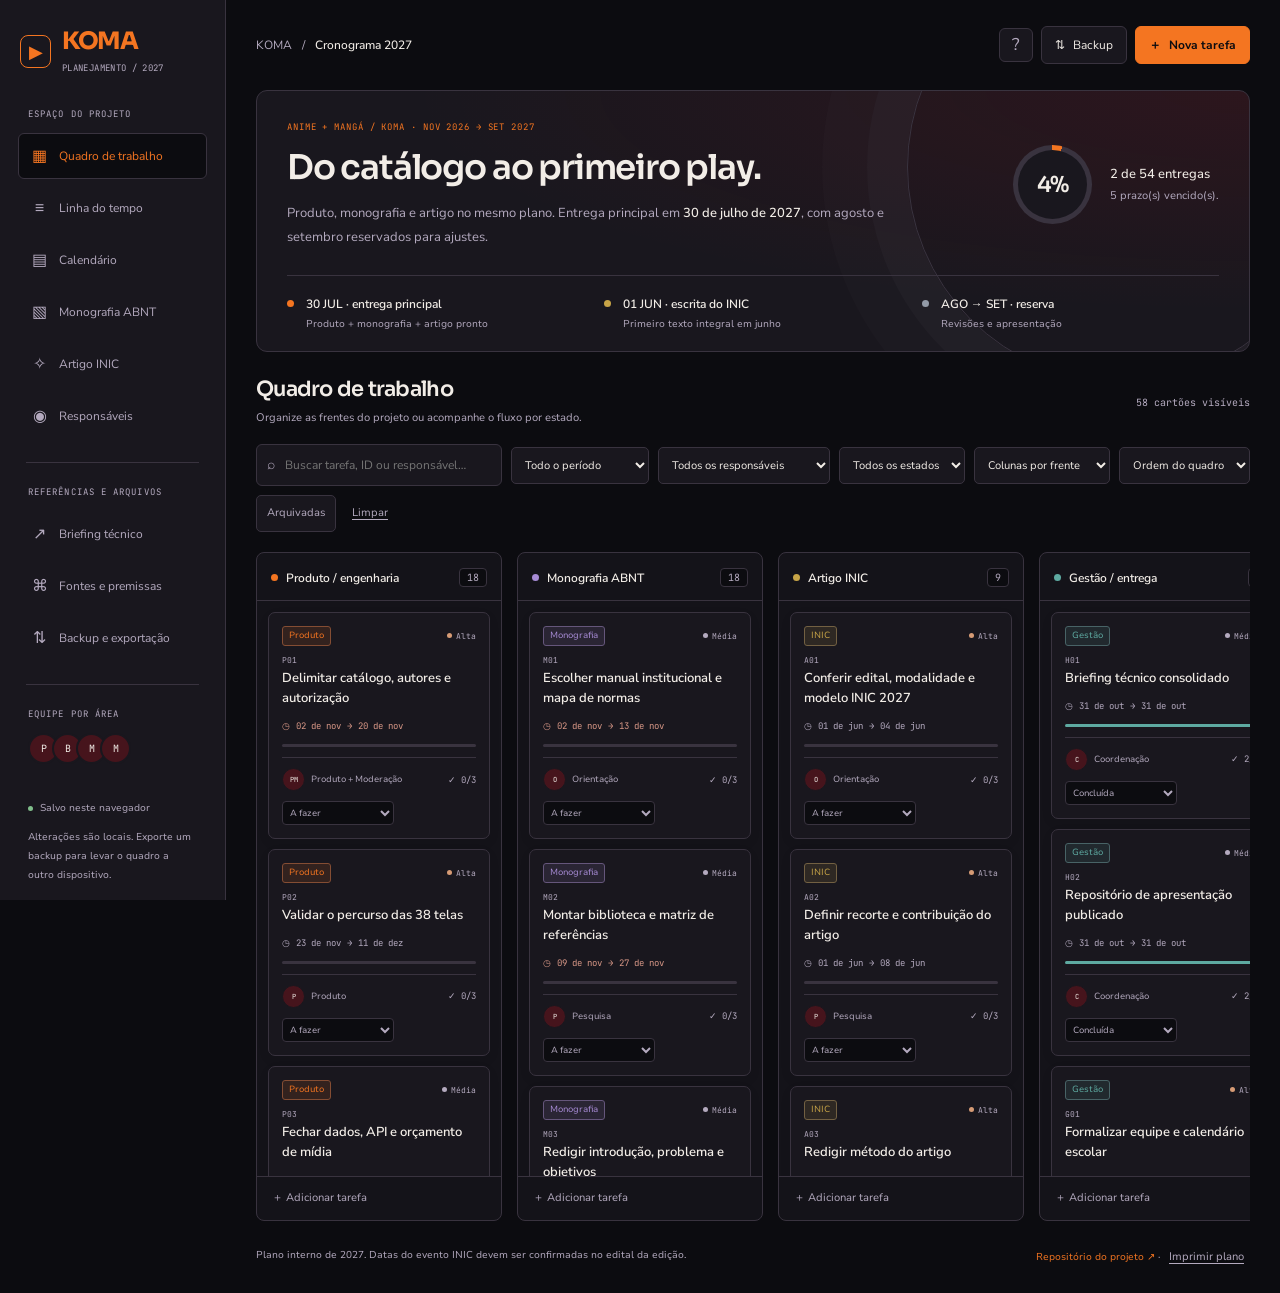
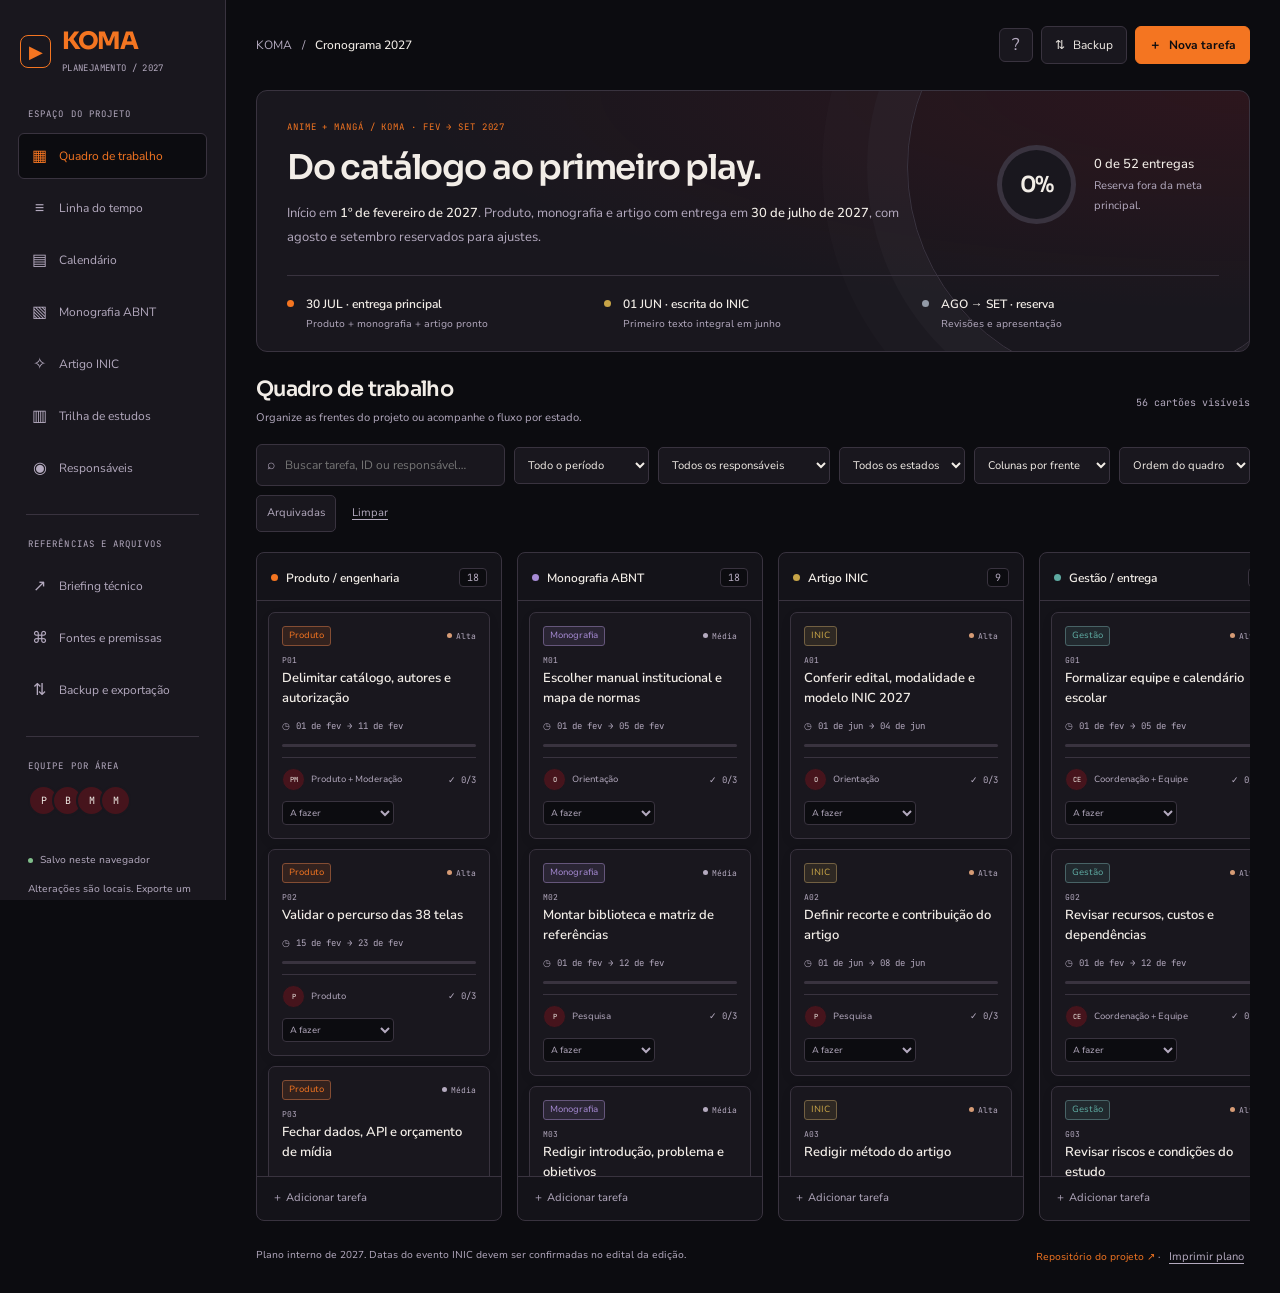
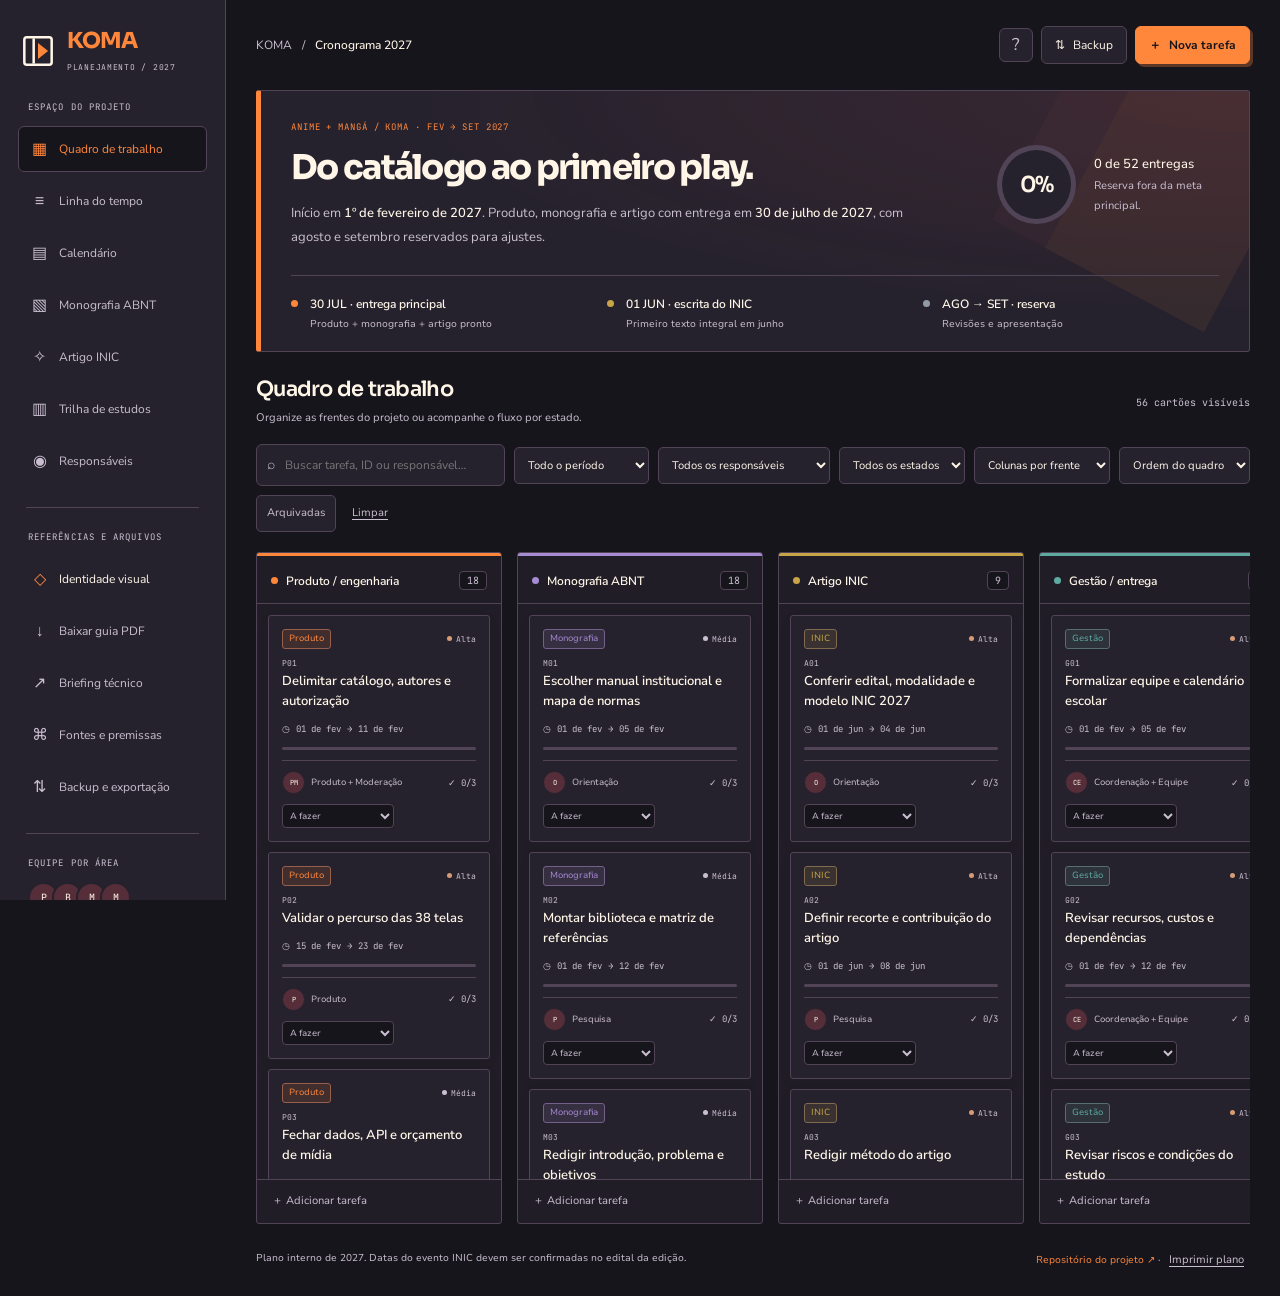
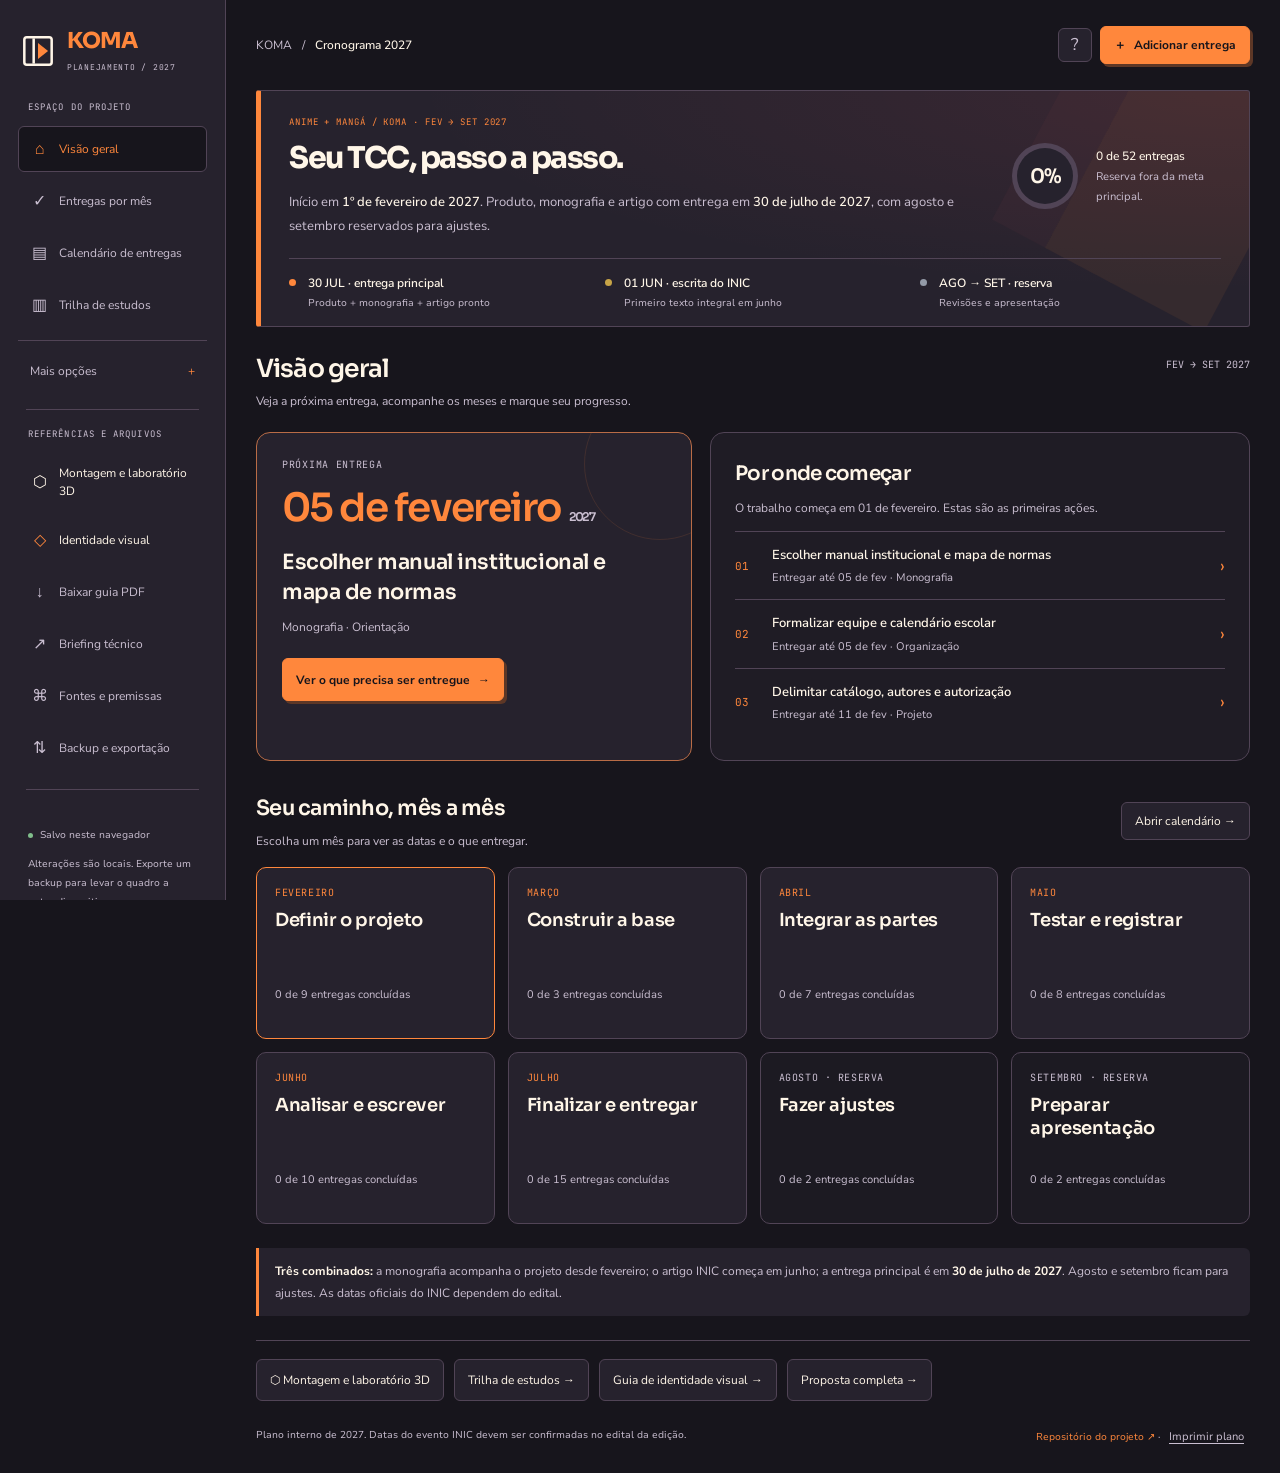
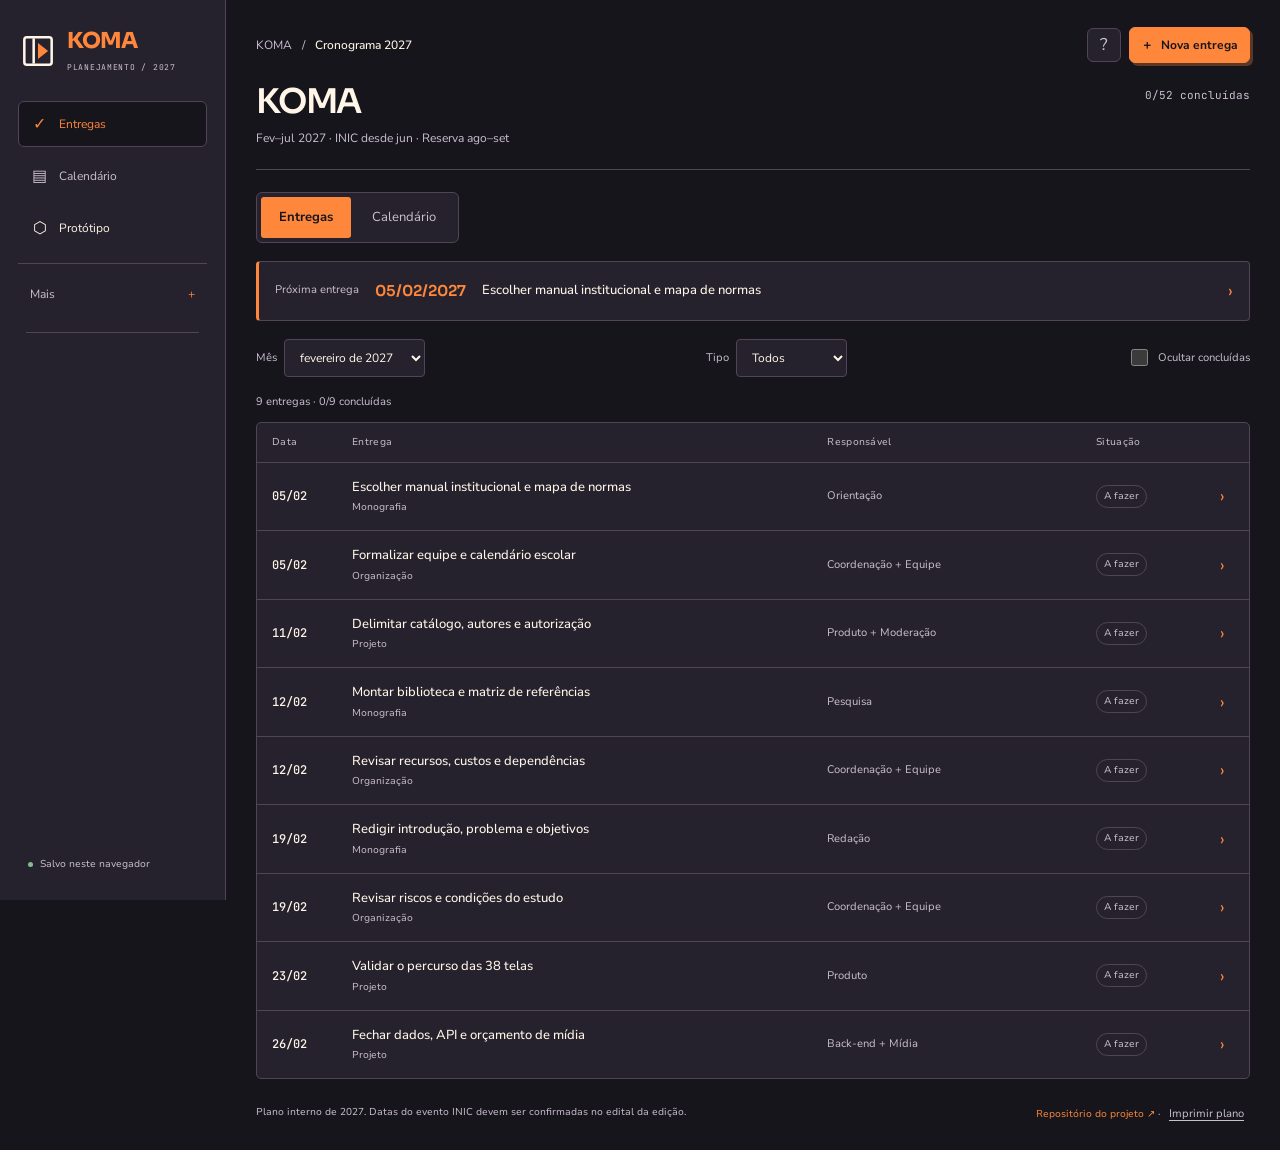
